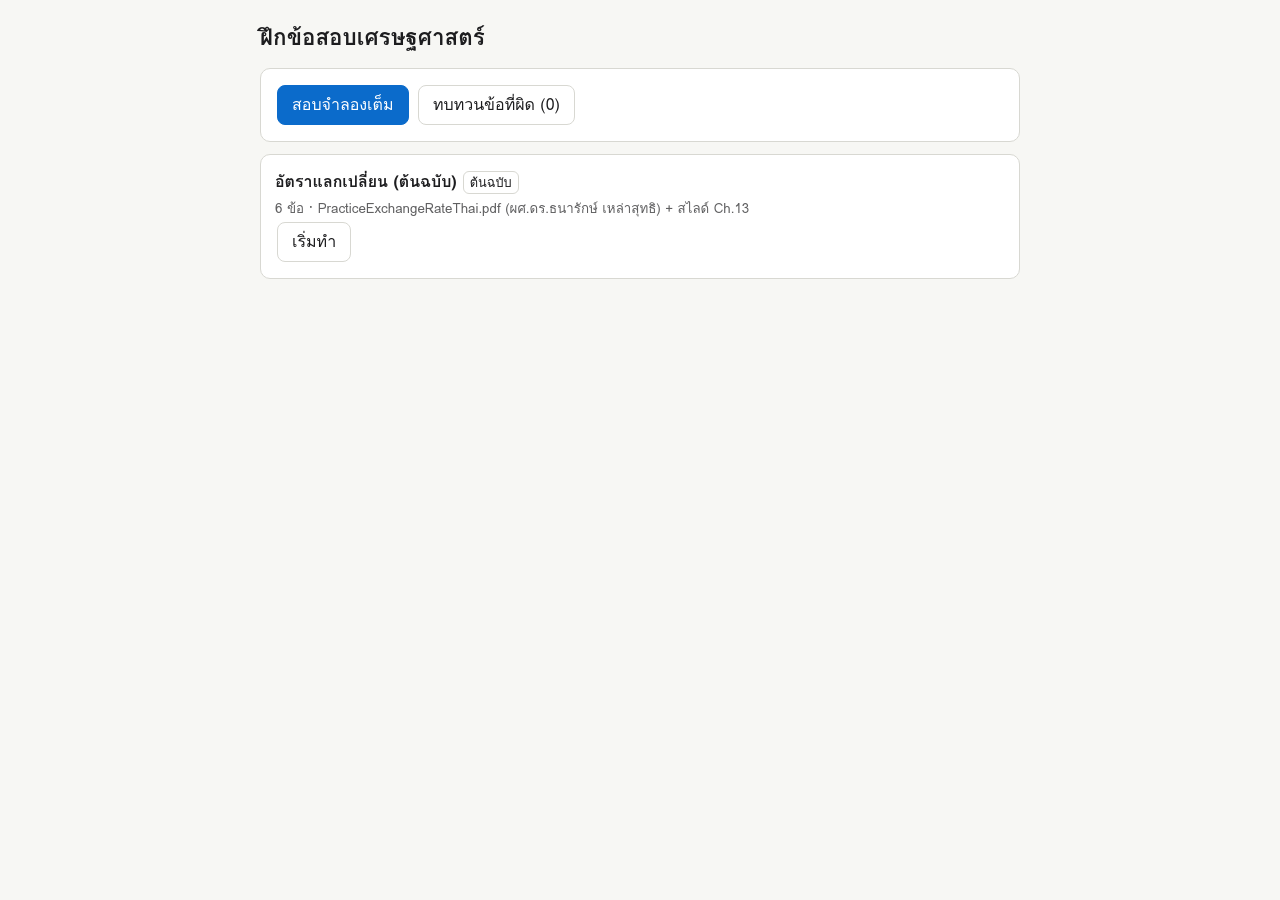
==== site/index.html @ 2e7a92e3 "Add exam practice site with exchange-rate set Co-Authored-By: Claude Sonnet 5.5 <noreply@anthropic.c" ====
<!doctype html>
<html lang="th">
<head>
<meta charset="utf-8">
<meta name="viewport" content="width=device-width,initial-scale=1">
<title>ฝึกข้อสอบเศรษฐศาสตร์</title>
<style>
:root{--bg:#f7f7f4;--fg:#1d1d1f;--card:#fff;--line:#d8d8d2;--acc:#0b6bcb;--ok:#18794e;--no:#c0362c}
@media(prefers-color-scheme:dark){:root{--bg:#17181a;--fg:#ececec;--card:#222427;--line:#3a3d41;--acc:#5aa9ff;--ok:#4cc38a;--no:#ff7b72}}
body{margin:0;background:var(--bg);color:var(--fg);font:16px/1.6 "Noto Sans Thai","Sarabun","Loma",system-ui,sans-serif}
main{max-width:760px;margin:0 auto;padding:16px}
h1{font-size:1.4rem;margin:.2em 0}
.card{background:var(--card);border:1px solid var(--line);border-radius:10px;padding:14px;margin:12px 0}
button{font:inherit;padding:6px 14px;border:1px solid var(--line);border-radius:8px;background:var(--card);color:var(--fg);cursor:pointer;margin:2px}
button.p{background:var(--acc);color:#fff;border-color:var(--acc)}
.tag{font-size:.8rem;border:1px solid var(--line);border-radius:6px;padding:0 6px;margin-left:6px}
.q{white-space:pre-line}.a{white-space:pre-line;border-left:3px solid var(--acc);padding-left:10px;margin-top:8px}
.ok{color:var(--ok)}.no{color:var(--no)}small{opacity:.7}
svg{max-width:320px;width:100%;display:block;margin:8px 0}
input[type=text]{font:inherit;padding:4px 8px;width:9em}
</style>
</head>
<body><main id="app"></main>
<script src="config.js"></script>
<script src="sets/exchange-rate.js"></script>
<script>
const $ = document.getElementById('app'), C = window.CONFIG, SETS = window.SETS;
const mem = {};
const store = {
  get(k, d) { try { return JSON.parse(localStorage.getItem(k)) ?? d; } catch { return mem[k] ?? d; } },
  set(k, v) { try { localStorage.setItem(k, JSON.stringify(v)); } catch { mem[k] = v; } },
};
const shuffle = a => a.map(x => [Math.random(), x]).sort((x, y) => x[0] - y[0]).map(x => x[1]);
const key = i => i.set.id + ':' + i.q.id;
let items = [], mode = 'practice', timer = 0, submitted = false, score = {};

// กราฟตลาดเงินตรา: s = S+|S-|D+|D- (เส้นอุปทาน/อุปสงค์เลื่อนขวา/ซ้าย)
function fxGraph(s) {
  const dx = s[1] === '+' ? 40 : -40, sup = s[0] === 'S';
  const L = (x1, y1, x2, y2, c, d) => `<line x1="${x1}" y1="${y1}" x2="${x2}" y2="${y2}" stroke="${c}" stroke-width="2" ${d ? 'stroke-dasharray="5"' : ''}/>`;
  const S = o => L(50 + o, 180, 250 + o, 40, '#c0362c', o), D = o => L(50 + o, 40, 250 + o, 180, '#0b6bcb', o);
  const x2 = 150 + dx / 2, y2 = sup ? 110 + dx * .35 : 110 - dx * .35, t = (x, y, v, c) => `<text x="${x}" y="${y}" fill="${c || 'currentColor'}" font-size="12">${v}</text>`;
  return `<svg viewBox="0 0 300 230" aria-label="กราฟตลาดเงินตรา">${L(50, 20, 50, 200, 'gray') + L(50, 200, 290, 200, 'gray')}
  ${S(0)}${D(0)}${sup ? S(dx) : D(dx)}<circle cx="150" cy="110" r="3"/><circle cx="${x2}" cy="${y2}" r="3"/>
  ${t(54, 14, 'e (เงินตราตปท. ต่อเงินในประเทศ)')}${t(160, 218, 'ปริมาณเงินในประเทศ')}${t(150 + 5, 106, 'E₁')}${t(x2 + 5, y2 - 5, 'E₂')}
  ${t(252, 40, 'S', '#c0362c')}${t(252, 182, 'D', '#0b6bcb')}${t(sup ? 252 + dx : 252 + (dx > 0 ? dx : 0), sup ? 40 : 182, sup ? "S′" : "D′", sup ? '#c0362c' : '#0b6bcb')}</svg>`;
}
const graph = g => g ? { fx: fxGraph }[g.type](g.shift) : '';

function home() {
  mode = 'practice'; clearInterval(timer);
  const wrong = store.get('wrong', []);
  $.innerHTML = `<h1>ฝึกข้อสอบเศรษฐศาสตร์</h1>
  <div class="card"><button class="p" data-act="mock">สอบจำลองเต็ม</button>
  <button data-act="review">ทบทวนข้อที่ผิด (${wrong.length})</button></div>
  ${SETS.map(s => `<div class="card"><b>${s.title}</b><span class="tag">${s.kind === 'original' ? 'ต้นฉบับ' : 'ฝึกเพิ่ม'}</span>
  <br><small>${s.questions.length} ข้อ · ${s.source}</small><br><button data-act="set" data-id="${s.id}">เริ่มทำ</button></div>`).join('')}`;
}

function start(m, list, minutes) {
  mode = m; items = list; submitted = false; score = {};
  render();
  if (m === 'mock') {
    let left = minutes * 60; const el = () => document.getElementById('timer'); el().textContent = minutes + ':00';
    timer = setInterval(() => { left--; if (el()) el().textContent = Math.floor(left / 60) + ':' + String(left % 60).padStart(2, '0'); if (left <= 0) submit(); }, 1000);
  }
}

function mock() {
  const mcq = shuffle(SETS.filter(s => s.exam).flatMap(s => s.questions.filter(q => q.type === 'mcq').map(q => ({ set: s, q })))).slice(0, C.mcqCount);
  const written = Object.entries(C.writtenByTopic).flatMap(([t, n]) => shuffle(SETS.filter(s => s.exam && s.topic === t).flatMap(s => s.questions.filter(q => q.type === 'written').map(q => ({ set: s, q })))).slice(0, n));
  const extra = shuffle(SETS.filter(s => s.exam).flatMap(s => s.questions.filter(q => q.type === 'calc').map(q => ({ set: s, q }))));
  start('mock', [...mcq, ...extra, ...written], C.minutes);
}

function card(it, n) {
  const { q } = it, k = key(it);
  const input = q.type === 'mcq' ? q.choices.map((c, i) => `<label><input type="radio" name="r${n}" value="${i}"> ${c}</label>`).join('<br>')
    : q.type === 'calc' ? `<input type="text" id="t${n}" inputmode="decimal" placeholder="คำตอบ">` : '';
  const btn = mode === 'mock' ? '' : q.type === 'written' ? `<button data-act="show" data-n="${n}">ดูเฉลย</button>` : `<button data-act="check" data-n="${n}">ตรวจ</button>`;
  return `<div class="card" id="c${n}"><small>${it.set.title} · ${q.ref || ''}</small>
  <div class="q">${n + 1}. ${q.q}</div>${input}<div>${btn}</div><div id="f${n}"></div></div>`;
}

function render() {
  $.innerHTML = `<button data-act="home">← กลับ</button>${mode === 'mock' ? ' <b id="timer"></b> <button class="p" data-act="submit">ส่งข้อสอบ</button>' : ''}
  <div id="score"></div>${items.map(card).join('')}`;
}

function reveal(n, ok) {
  const it = items[n], q = it.q, f = document.getElementById('f' + n);
  const mark = q.type === 'written' ? `<button data-act="self" data-n="${n}" data-v="1">ทำได้</button><button data-act="self" data-n="${n}" data-v="0">ทำไม่ได้</button>`
    : `<b class="${ok ? 'ok' : 'no'}">${ok ? 'ถูก' : 'ผิด'}</b>`;
  f.innerHTML = `${mark}${graph(q.graph)}<div class="a">${q.a}</div>`;
  if (q.type !== 'written') record(n, ok);
}

function record(n, ok) {
  const k = key(items[n]); score[k] = ok;
  const wrong = new Set(store.get('wrong', [])); ok ? wrong.delete(k) : wrong.add(k); store.set('wrong', [...wrong]);
  const v = Object.values(score);
  document.getElementById('score').innerHTML = `<small>ถูก ${v.filter(Boolean).length} / ทำแล้ว ${v.length} จาก ${items.length} ข้อ</small>`;
}

function answer(n) {
  const q = items[n].q, c = document.getElementById('c' + n);
  if (q.type === 'mcq') { const r = c.querySelector('input:checked'); return r ? +r.value === q.answer : null; }
  const v = parseFloat(document.getElementById('t' + n).value.replace(',', ''));
  return isNaN(v) ? null : Math.abs(v - q.answer) <= q.tol;
}

function submit() {
  if (submitted) return; submitted = true; clearInterval(timer);
  items.forEach((it, n) => { if (it.q.type === 'written') reveal(n); else reveal(n, answer(n) === true); });
}

document.addEventListener('click', e => {
  const b = e.target.closest('button'); if (!b) return;
  const { act, id, n, v } = b.dataset, N = +n;
  if (act === 'home') home();
  else if (act === 'set') start('practice', SETS.find(s => s.id === id).questions.map(q => ({ set: SETS.find(s => s.id === id), q })));
  else if (act === 'mock') mock();
  else if (act === 'review') { const w = new Set(store.get('wrong', [])); start('review', SETS.flatMap(s => s.questions.map(q => ({ set: s, q }))).filter(i => w.has(key(i)))); }
  else if (act === 'check') { const ok = answer(N); if (ok === null) return alert('ยังไม่ได้ตอบ'); reveal(N, ok); }
  else if (act === 'show') reveal(N);
  else if (act === 'self') { record(N, v === '1'); b.parentElement.querySelectorAll('button').forEach(x => x.disabled = true); }
  else if (act === 'submit') submit();
});
home();
</script>
</body>
</html>
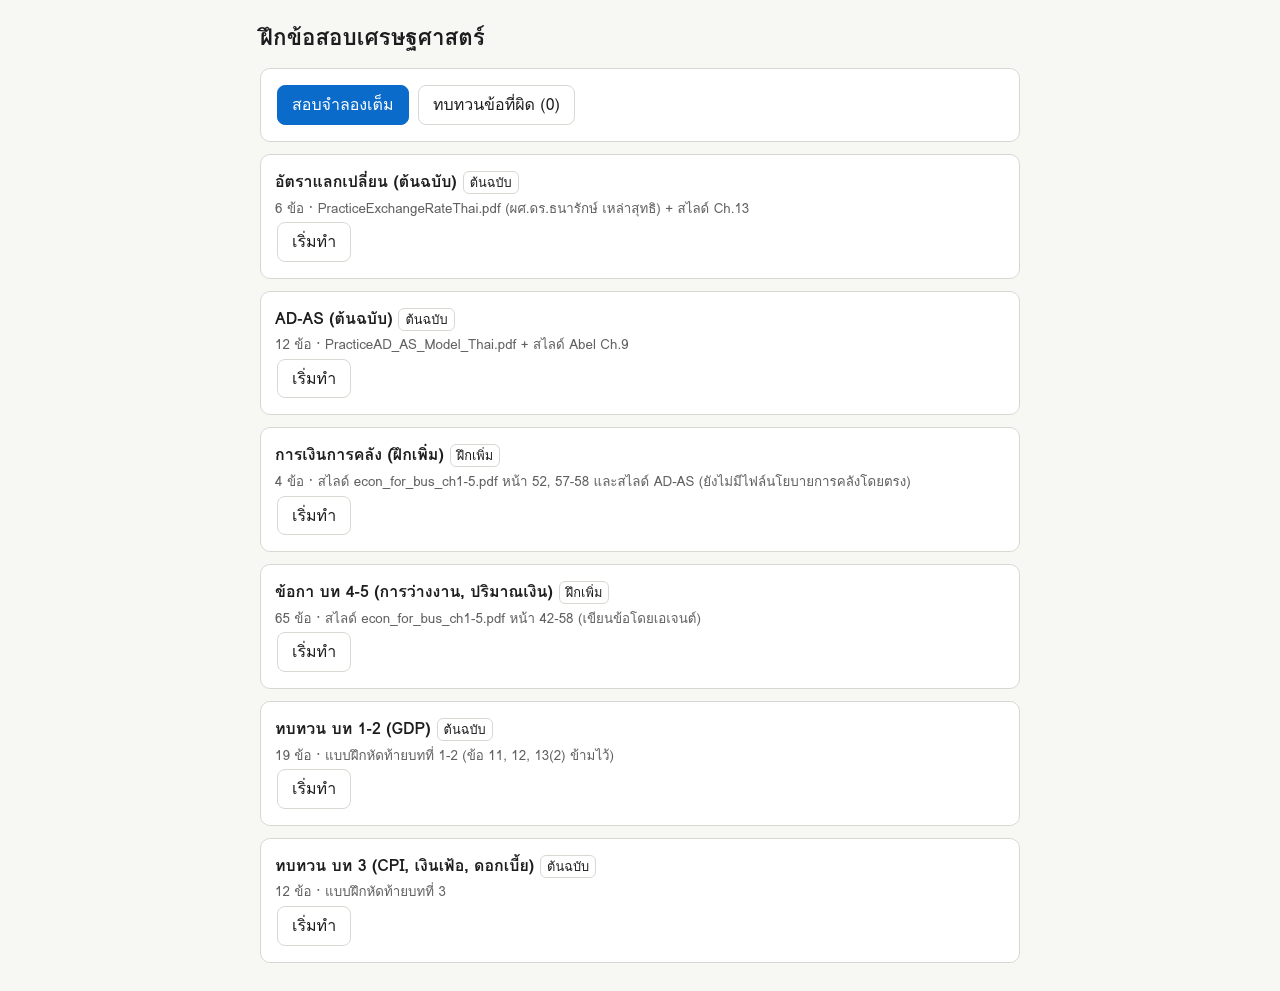
==== commit d1a169a8: "Add all question sets, AD-AS graphs, single-file bundle Co-Authored-By: Claude Sonnet 5.5 <noreply@a" ====
--- a/site/index.html
+++ b/site/index.html
@@ -23,6 +23,11 @@
 <body><main id="app"></main>
 <script src="config.js"></script>
 <script src="sets/exchange-rate.js"></script>
+<script src="sets/ad-as.js"></script>
+<script src="sets/fiscal-monetary.js"></script>
+<script src="sets/ch4-5-mcq.js"></script>
+<script src="sets/ch12-review.js"></script>
+<script src="sets/ch3-review.js"></script>
 <script>
 const $ = document.getElementById('app'), C = window.CONFIG, SETS = window.SETS;
 const mem = {};
@@ -45,7 +50,18 @@
   ${t(54, 14, 'e (เงินตราตปท. ต่อเงินในประเทศ)')}${t(160, 218, 'ปริมาณเงินในประเทศ')}${t(150 + 5, 106, 'E₁')}${t(x2 + 5, y2 - 5, 'E₂')}
   ${t(252, 40, 'S', '#c0362c')}${t(252, 182, 'D', '#0b6bcb')}${t(sup ? 252 + dx : 252 + (dx > 0 ? dx : 0), sup ? 40 : 182, sup ? "S′" : "D′", sup ? '#c0362c' : '#0b6bcb')}</svg>`;
 }
-const graph = g => g ? { fx: fxGraph }[g.type](g.shift) : '';
+// กราฟ AD-AS: ad / lras = ระยะเลื่อนของ AD / LRAS (บวก=ขวา) ตามสไลด์: SRAS แนวนอน, LRAS แนวตั้ง
+function adasGraph({ ad = 0, lras = 0 }) {
+  const L = (x1, y1, x2, y2, c, d) => `<line x1="${x1}" y1="${y1}" x2="${x2}" y2="${y2}" stroke="${c}" stroke-width="2" ${d ? 'stroke-dasharray="5"' : ''}/>`;
+  const t = (x, y, v, c) => `<text x="${x}" y="${y}" fill="${c || 'currentColor'}" font-size="12">${v}</text>`, dot = (x, y, v) => `<circle cx="${x}" cy="${y}" r="3"/>` + t(x + 5, y - 5, v);
+  const A = o => L(60 + o, 40, 240 + o, 180, '#0b6bcb', o), eq = lras ? [150 + lras, 110 + .7 * (lras - ad)] : [150, 110 - .7 * ad];
+  const sras = y => L(60, y, 270, y, '#c0362c', y !== 110);
+  return `<svg viewBox="0 0 300 230" aria-label="กราฟ AD-AS">${L(50, 20, 50, 200, 'gray') + L(50, 200, 290, 200, 'gray')}
+  ${A(0)}${ad ? A(ad) : ''}${L(150, 30, 150, 200, '#18794e')}${lras ? L(150 + lras, 30, 150 + lras, 200, '#18794e', 1) : ''}${sras(110)}${lras || ad ? sras(Math.round(eq[1])) : ''}
+  ${t(54, 14, 'P (ระดับราคา)')}${t(180, 218, 'Y (ผลผลิตจริง)')}${t(236, 176, 'AD', '#0b6bcb')}${ad ? t(236 + ad, 176, 'AD′', '#0b6bcb') : ''}${t(152, 28, 'LRAS', '#18794e')}${lras ? t(152 + lras, 28, 'LRAS′', '#18794e') : ''}${t(250, 106, 'SRAS', '#c0362c')}
+  ${dot(150, 110, 'E₁')}${!lras && ad ? dot(150 + ad, 110, 'E₂') : ''}${dot(Math.round(eq[0]), Math.round(eq[1]), lras ? 'E₂' : 'E₃')}</svg>`;
+}
+const graph = g => g ? g.type === 'fx' ? fxGraph(g.shift) : adasGraph(g) : '';
 
 function home() {
   mode = 'practice'; clearInterval(timer);
@@ -67,8 +83,8 @@
 }
 
 function mock() {
-  const mcq = shuffle(SETS.filter(s => s.exam).flatMap(s => s.questions.filter(q => q.type === 'mcq').map(q => ({ set: s, q })))).slice(0, C.mcqCount);
-  const written = Object.entries(C.writtenByTopic).flatMap(([t, n]) => shuffle(SETS.filter(s => s.exam && s.topic === t).flatMap(s => s.questions.filter(q => q.type === 'written').map(q => ({ set: s, q })))).slice(0, n));
+  const mcq = shuffle(SETS.filter(s => s.mcqPool).flatMap(s => s.questions.filter(q => q.type === 'mcq').map(q => ({ set: s, q })))).slice(0, C.mcqCount);
+  const written = Object.entries(C.writtenByTopic).flatMap(([t, n]) => shuffle(SETS.filter(s => s.exam).flatMap(s => s.questions.filter(q => q.type === 'written' && (q.topic || s.topic) === t).map(q => ({ set: s, q })))).slice(0, n));
   const extra = shuffle(SETS.filter(s => s.exam).flatMap(s => s.questions.filter(q => q.type === 'calc').map(q => ({ set: s, q }))));
   start('mock', [...mcq, ...extra, ...written], C.minutes);
 }
@@ -78,7 +94,7 @@
   const input = q.type === 'mcq' ? q.choices.map((c, i) => `<label><input type="radio" name="r${n}" value="${i}"> ${c}</label>`).join('<br>')
     : q.type === 'calc' ? `<input type="text" id="t${n}" inputmode="decimal" placeholder="คำตอบ">` : '';
   const btn = mode === 'mock' ? '' : q.type === 'written' ? `<button data-act="show" data-n="${n}">ดูเฉลย</button>` : `<button data-act="check" data-n="${n}">ตรวจ</button>`;
-  return `<div class="card" id="c${n}"><small>${it.set.title} · ${q.ref || ''}</small>
+  return `<div class="card" id="c${n}"><small>${it.set.title} · ${q.ref || ''}</small>${q.note ? `<span class="tag" title="${q.note}">ตรวจเพิ่ม: ${q.note}</span>` : ''}
   <div class="q">${n + 1}. ${q.q}</div>${input}<div>${btn}</div><div id="f${n}"></div></div>`;
 }
 
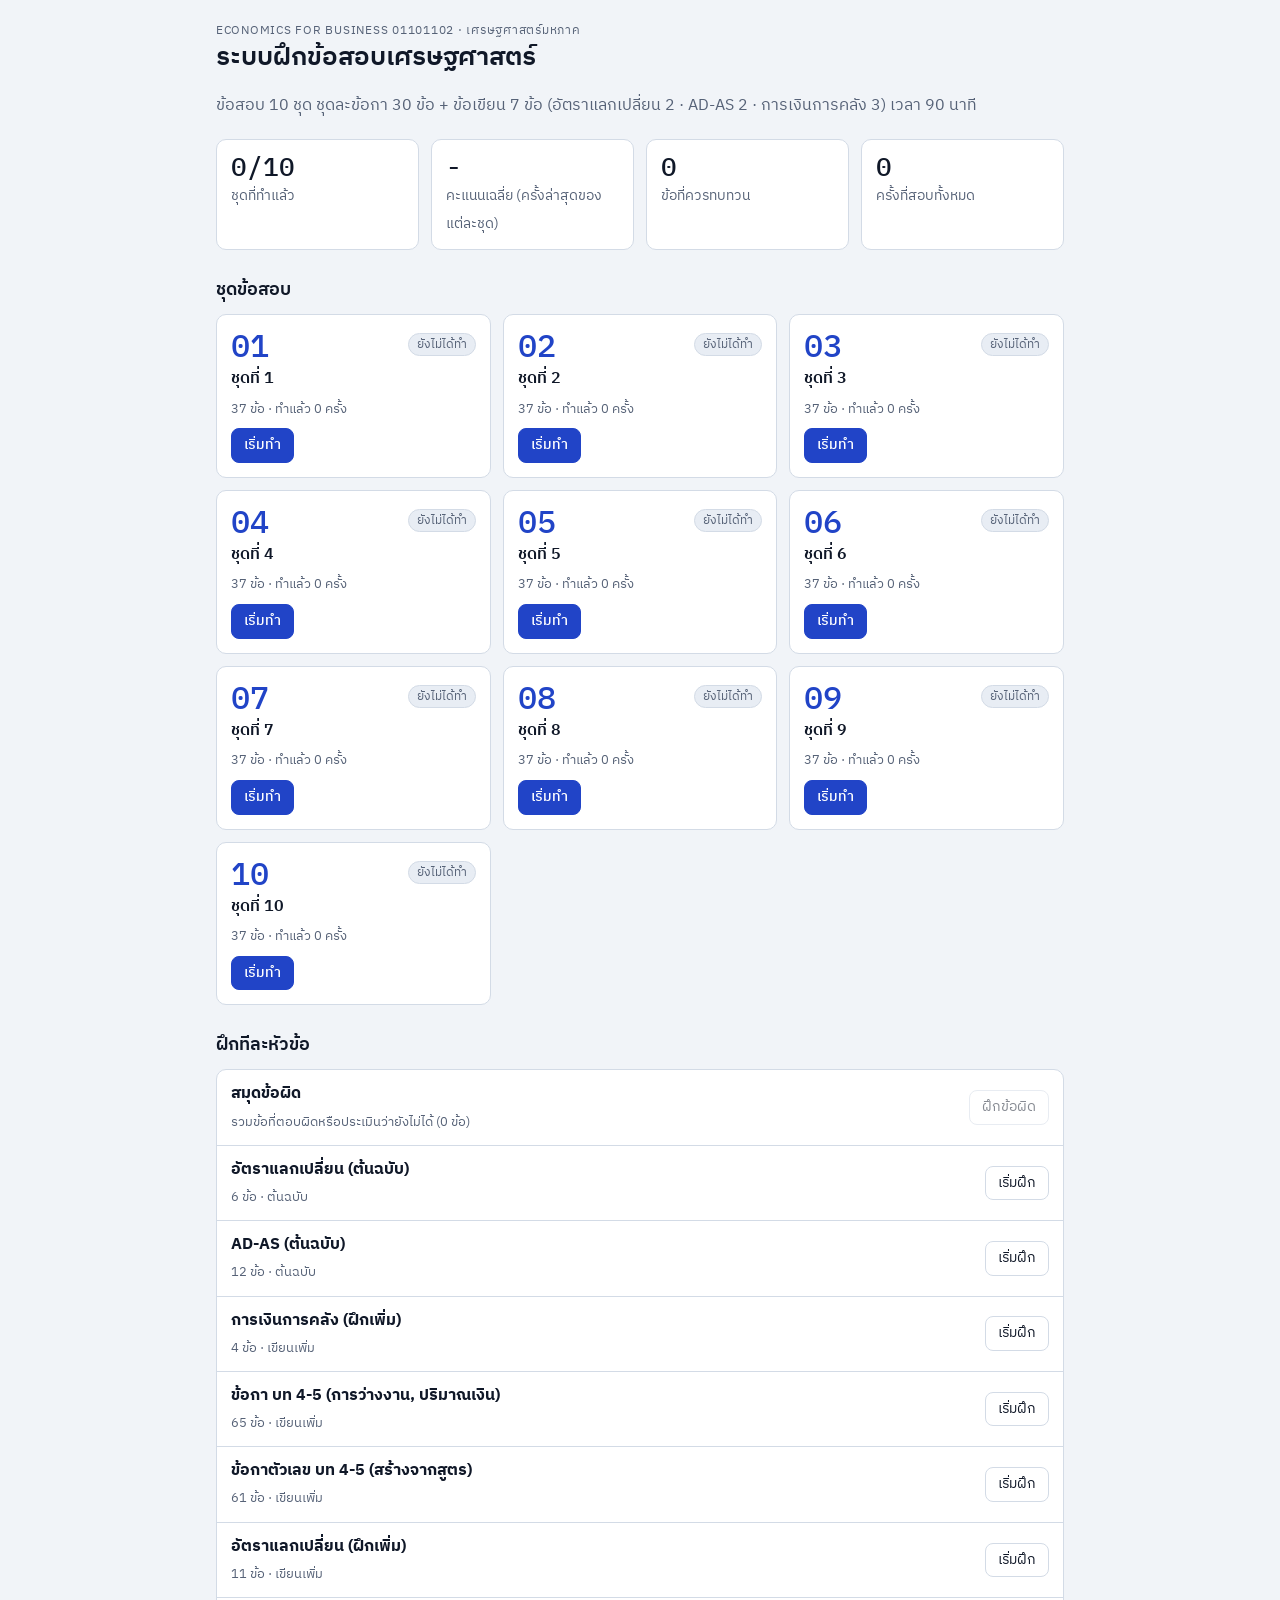
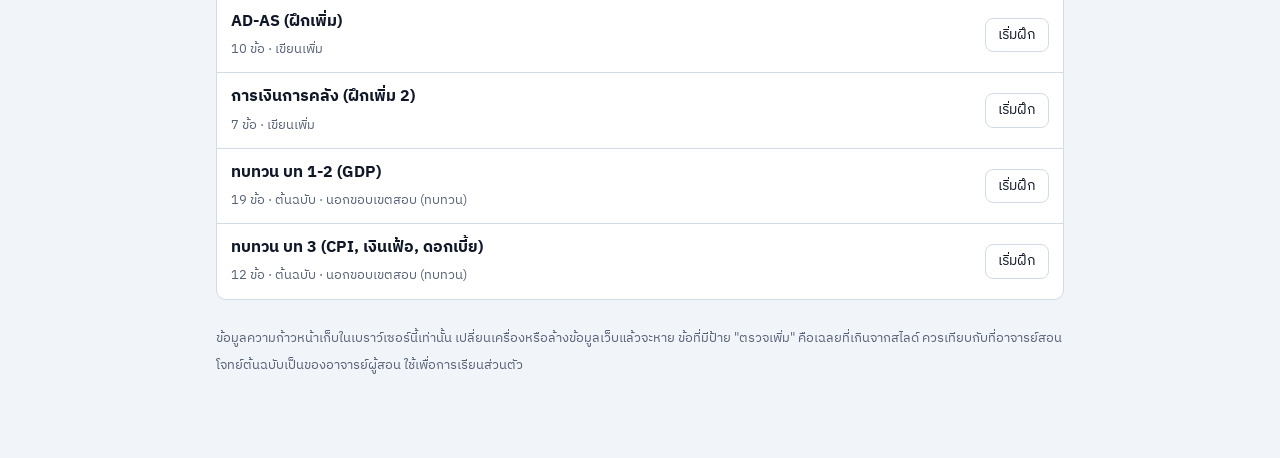
==== commit 4fa36abb: "Exam study system: 10 timed papers, results, review notebook, artifact build Co-Authored-By: Claude " ====
--- a/site/index.html
+++ b/site/index.html
@@ -2,147 +2,24 @@
 <html lang="th">
 <head>
 <meta charset="utf-8">
-<meta name="viewport" content="width=device-width,initial-scale=1">
-<title>ฝึกข้อสอบเศรษฐศาสตร์</title>
-<style>
-:root{--bg:#f7f7f4;--fg:#1d1d1f;--card:#fff;--line:#d8d8d2;--acc:#0b6bcb;--ok:#18794e;--no:#c0362c}
-@media(prefers-color-scheme:dark){:root{--bg:#17181a;--fg:#ececec;--card:#222427;--line:#3a3d41;--acc:#5aa9ff;--ok:#4cc38a;--no:#ff7b72}}
-body{margin:0;background:var(--bg);color:var(--fg);font:16px/1.6 "Noto Sans Thai","Sarabun","Loma",system-ui,sans-serif}
-main{max-width:760px;margin:0 auto;padding:16px}
-h1{font-size:1.4rem;margin:.2em 0}
-.card{background:var(--card);border:1px solid var(--line);border-radius:10px;padding:14px;margin:12px 0}
-button{font:inherit;padding:6px 14px;border:1px solid var(--line);border-radius:8px;background:var(--card);color:var(--fg);cursor:pointer;margin:2px}
-button.p{background:var(--acc);color:#fff;border-color:var(--acc)}
-.tag{font-size:.8rem;border:1px solid var(--line);border-radius:6px;padding:0 6px;margin-left:6px}
-.q{white-space:pre-line}.a{white-space:pre-line;border-left:3px solid var(--acc);padding-left:10px;margin-top:8px}
-.ok{color:var(--ok)}.no{color:var(--no)}small{opacity:.7}
-svg{max-width:320px;width:100%;display:block;margin:8px 0}
-input[type=text]{font:inherit;padding:4px 8px;width:9em}
-</style>
+<meta name="viewport" content="width=device-width,initial-scale=1,viewport-fit=cover">
+<title>ระบบฝึกข้อสอบเศรษฐศาสตร์</title>
+<link rel="stylesheet" href="https://fonts.googleapis.com/css2?family=IBM+Plex+Mono:wght@500&family=IBM+Plex+Sans+Thai:wght@400;500;600&display=swap">
+<link rel="stylesheet" href="app.css">
 </head>
-<body><main id="app"></main>
+<body>
+<div class="wrap" id="app"></div>
 <script src="config.js"></script>
 <script src="sets/exchange-rate.js"></script>
 <script src="sets/ad-as.js"></script>
 <script src="sets/fiscal-monetary.js"></script>
 <script src="sets/ch4-5-mcq.js"></script>
+<script src="sets/gen-mcq.js"></script>
+<script src="sets/gen-written.js"></script>
 <script src="sets/ch12-review.js"></script>
 <script src="sets/ch3-review.js"></script>
-<script>
-const $ = document.getElementById('app'), C = window.CONFIG, SETS = window.SETS;
-const mem = {};
-const store = {
-  get(k, d) { try { return JSON.parse(localStorage.getItem(k)) ?? d; } catch { return mem[k] ?? d; } },
-  set(k, v) { try { localStorage.setItem(k, JSON.stringify(v)); } catch { mem[k] = v; } },
-};
-const shuffle = a => a.map(x => [Math.random(), x]).sort((x, y) => x[0] - y[0]).map(x => x[1]);
-const key = i => i.set.id + ':' + i.q.id;
-let items = [], mode = 'practice', timer = 0, submitted = false, score = {};
-
-// กราฟตลาดเงินตรา: s = S+|S-|D+|D- (เส้นอุปทาน/อุปสงค์เลื่อนขวา/ซ้าย)
-function fxGraph(s) {
-  const dx = s[1] === '+' ? 40 : -40, sup = s[0] === 'S';
-  const L = (x1, y1, x2, y2, c, d) => `<line x1="${x1}" y1="${y1}" x2="${x2}" y2="${y2}" stroke="${c}" stroke-width="2" ${d ? 'stroke-dasharray="5"' : ''}/>`;
-  const S = o => L(50 + o, 180, 250 + o, 40, '#c0362c', o), D = o => L(50 + o, 40, 250 + o, 180, '#0b6bcb', o);
-  const x2 = 150 + dx / 2, y2 = sup ? 110 + dx * .35 : 110 - dx * .35, t = (x, y, v, c) => `<text x="${x}" y="${y}" fill="${c || 'currentColor'}" font-size="12">${v}</text>`;
-  return `<svg viewBox="0 0 300 230" aria-label="กราฟตลาดเงินตรา">${L(50, 20, 50, 200, 'gray') + L(50, 200, 290, 200, 'gray')}
-  ${S(0)}${D(0)}${sup ? S(dx) : D(dx)}<circle cx="150" cy="110" r="3"/><circle cx="${x2}" cy="${y2}" r="3"/>
-  ${t(54, 14, 'e (เงินตราตปท. ต่อเงินในประเทศ)')}${t(160, 218, 'ปริมาณเงินในประเทศ')}${t(150 + 5, 106, 'E₁')}${t(x2 + 5, y2 - 5, 'E₂')}
-  ${t(252, 40, 'S', '#c0362c')}${t(252, 182, 'D', '#0b6bcb')}${t(sup ? 252 + dx : 252 + (dx > 0 ? dx : 0), sup ? 40 : 182, sup ? "S′" : "D′", sup ? '#c0362c' : '#0b6bcb')}</svg>`;
-}
-// กราฟ AD-AS: ad / lras = ระยะเลื่อนของ AD / LRAS (บวก=ขวา) ตามสไลด์: SRAS แนวนอน, LRAS แนวตั้ง
-function adasGraph({ ad = 0, lras = 0 }) {
-  const L = (x1, y1, x2, y2, c, d) => `<line x1="${x1}" y1="${y1}" x2="${x2}" y2="${y2}" stroke="${c}" stroke-width="2" ${d ? 'stroke-dasharray="5"' : ''}/>`;
-  const t = (x, y, v, c) => `<text x="${x}" y="${y}" fill="${c || 'currentColor'}" font-size="12">${v}</text>`, dot = (x, y, v) => `<circle cx="${x}" cy="${y}" r="3"/>` + t(x + 5, y - 5, v);
-  const A = o => L(60 + o, 40, 240 + o, 180, '#0b6bcb', o), eq = lras ? [150 + lras, 110 + .7 * (lras - ad)] : [150, 110 - .7 * ad];
-  const sras = y => L(60, y, 270, y, '#c0362c', y !== 110);
-  return `<svg viewBox="0 0 300 230" aria-label="กราฟ AD-AS">${L(50, 20, 50, 200, 'gray') + L(50, 200, 290, 200, 'gray')}
-  ${A(0)}${ad ? A(ad) : ''}${L(150, 30, 150, 200, '#18794e')}${lras ? L(150 + lras, 30, 150 + lras, 200, '#18794e', 1) : ''}${sras(110)}${lras || ad ? sras(Math.round(eq[1])) : ''}
-  ${t(54, 14, 'P (ระดับราคา)')}${t(180, 218, 'Y (ผลผลิตจริง)')}${t(236, 176, 'AD', '#0b6bcb')}${ad ? t(236 + ad, 176, 'AD′', '#0b6bcb') : ''}${t(152, 28, 'LRAS', '#18794e')}${lras ? t(152 + lras, 28, 'LRAS′', '#18794e') : ''}${t(250, 106, 'SRAS', '#c0362c')}
-  ${dot(150, 110, 'E₁')}${!lras && ad ? dot(150 + ad, 110, 'E₂') : ''}${dot(Math.round(eq[0]), Math.round(eq[1]), lras ? 'E₂' : 'E₃')}</svg>`;
-}
-const graph = g => g ? g.type === 'fx' ? fxGraph(g.shift) : adasGraph(g) : '';
-
-function home() {
-  mode = 'practice'; clearInterval(timer);
-  const wrong = store.get('wrong', []);
-  $.innerHTML = `<h1>ฝึกข้อสอบเศรษฐศาสตร์</h1>
-  <div class="card"><button class="p" data-act="mock">สอบจำลองเต็ม</button>
-  <button data-act="review">ทบทวนข้อที่ผิด (${wrong.length})</button></div>
-  ${SETS.map(s => `<div class="card"><b>${s.title}</b><span class="tag">${s.kind === 'original' ? 'ต้นฉบับ' : 'ฝึกเพิ่ม'}</span>
-  <br><small>${s.questions.length} ข้อ · ${s.source}</small><br><button data-act="set" data-id="${s.id}">เริ่มทำ</button></div>`).join('')}`;
-}
-
-function start(m, list, minutes) {
-  mode = m; items = list; submitted = false; score = {};
-  render();
-  if (m === 'mock') {
-    let left = minutes * 60; const el = () => document.getElementById('timer'); el().textContent = minutes + ':00';
-    timer = setInterval(() => { left--; if (el()) el().textContent = Math.floor(left / 60) + ':' + String(left % 60).padStart(2, '0'); if (left <= 0) submit(); }, 1000);
-  }
-}
-
-function mock() {
-  const mcq = shuffle(SETS.filter(s => s.mcqPool).flatMap(s => s.questions.filter(q => q.type === 'mcq').map(q => ({ set: s, q })))).slice(0, C.mcqCount);
-  const written = Object.entries(C.writtenByTopic).flatMap(([t, n]) => shuffle(SETS.filter(s => s.exam).flatMap(s => s.questions.filter(q => q.type === 'written' && (q.topic || s.topic) === t).map(q => ({ set: s, q })))).slice(0, n));
-  const extra = shuffle(SETS.filter(s => s.exam).flatMap(s => s.questions.filter(q => q.type === 'calc').map(q => ({ set: s, q }))));
-  start('mock', [...mcq, ...extra, ...written], C.minutes);
-}
-
-function card(it, n) {
-  const { q } = it, k = key(it);
-  const input = q.type === 'mcq' ? q.choices.map((c, i) => `<label><input type="radio" name="r${n}" value="${i}"> ${c}</label>`).join('<br>')
-    : q.type === 'calc' ? `<input type="text" id="t${n}" inputmode="decimal" placeholder="คำตอบ">` : '';
-  const btn = mode === 'mock' ? '' : q.type === 'written' ? `<button data-act="show" data-n="${n}">ดูเฉลย</button>` : `<button data-act="check" data-n="${n}">ตรวจ</button>`;
-  return `<div class="card" id="c${n}"><small>${it.set.title} · ${q.ref || ''}</small>${q.note ? `<span class="tag" title="${q.note}">ตรวจเพิ่ม: ${q.note}</span>` : ''}
-  <div class="q">${n + 1}. ${q.q}</div>${input}<div>${btn}</div><div id="f${n}"></div></div>`;
-}
-
-function render() {
-  $.innerHTML = `<button data-act="home">← กลับ</button>${mode === 'mock' ? ' <b id="timer"></b> <button class="p" data-act="submit">ส่งข้อสอบ</button>' : ''}
-  <div id="score"></div>${items.map(card).join('')}`;
-}
-
-function reveal(n, ok) {
-  const it = items[n], q = it.q, f = document.getElementById('f' + n);
-  const mark = q.type === 'written' ? `<button data-act="self" data-n="${n}" data-v="1">ทำได้</button><button data-act="self" data-n="${n}" data-v="0">ทำไม่ได้</button>`
-    : `<b class="${ok ? 'ok' : 'no'}">${ok ? 'ถูก' : 'ผิด'}</b>`;
-  f.innerHTML = `${mark}${graph(q.graph)}<div class="a">${q.a}</div>`;
-  if (q.type !== 'written') record(n, ok);
-}
-
-function record(n, ok) {
-  const k = key(items[n]); score[k] = ok;
-  const wrong = new Set(store.get('wrong', [])); ok ? wrong.delete(k) : wrong.add(k); store.set('wrong', [...wrong]);
-  const v = Object.values(score);
-  document.getElementById('score').innerHTML = `<small>ถูก ${v.filter(Boolean).length} / ทำแล้ว ${v.length} จาก ${items.length} ข้อ</small>`;
-}
-
-function answer(n) {
-  const q = items[n].q, c = document.getElementById('c' + n);
-  if (q.type === 'mcq') { const r = c.querySelector('input:checked'); return r ? +r.value === q.answer : null; }
-  const v = parseFloat(document.getElementById('t' + n).value.replace(',', ''));
-  return isNaN(v) ? null : Math.abs(v - q.answer) <= q.tol;
-}
-
-function submit() {
-  if (submitted) return; submitted = true; clearInterval(timer);
-  items.forEach((it, n) => { if (it.q.type === 'written') reveal(n); else reveal(n, answer(n) === true); });
-}
-
-document.addEventListener('click', e => {
-  const b = e.target.closest('button'); if (!b) return;
-  const { act, id, n, v } = b.dataset, N = +n;
-  if (act === 'home') home();
-  else if (act === 'set') start('practice', SETS.find(s => s.id === id).questions.map(q => ({ set: SETS.find(s => s.id === id), q })));
-  else if (act === 'mock') mock();
-  else if (act === 'review') { const w = new Set(store.get('wrong', [])); start('review', SETS.flatMap(s => s.questions.map(q => ({ set: s, q }))).filter(i => w.has(key(i)))); }
-  else if (act === 'check') { const ok = answer(N); if (ok === null) return alert('ยังไม่ได้ตอบ'); reveal(N, ok); }
-  else if (act === 'show') reveal(N);
-  else if (act === 'self') { record(N, v === '1'); b.parentElement.querySelectorAll('button').forEach(x => x.disabled = true); }
-  else if (act === 'submit') submit();
-});
-home();
-</script>
+<script src="papers.js"></script>
+<script src="graphs.js"></script>
+<script src="app.js"></script>
 </body>
 </html>
--- a/site/app.css
+++ b/site/app.css
@@ -0,0 +1,83 @@
+/* เค้าโครง: หนังสือข้อสอบแนวตั้ง คอลัมน์เดียว แถบสถานะติดบน ตัวเลขและเวลาใช้ฟอนต์ mono */
+:root{
+  --bg:#f1f4f8; --surface:#ffffff; --surface2:#e8edf4; --ink:#101828; --muted:#566277; --line:#d3dbe6;
+  --accent:#2144c7; --accent-ink:#ffffff; --accent-soft:#e1e8fb;
+  --ok:#14774b; --ok-soft:#dcf2e6; --warn:#855600; --warn-soft:#faecc8; --bad:#b3261e; --bad-soft:#fae1de;
+  --font-body:"IBM Plex Sans Thai","Noto Sans Thai","Sarabun","Loma",system-ui,sans-serif; --font-mono:"IBM Plex Mono",ui-monospace,"SFMono-Regular",Menlo,monospace;
+}
+@media (prefers-color-scheme:dark){:root:not([data-theme="light"]){
+  --bg:#0e131c; --surface:#161d2a; --surface2:#1f2838; --ink:#e7ebf3; --muted:#9aa6ba; --line:#2b3649;
+  --accent:#86a8ff; --accent-ink:#0b1226; --accent-soft:#1d2a4d;
+  --ok:#52c68e; --ok-soft:#14301f; --warn:#e7a948; --warn-soft:#352810; --bad:#ff8c82; --bad-soft:#3a1816; color-scheme:dark}}
+:root[data-theme="dark"]{
+  --bg:#0e131c; --surface:#161d2a; --surface2:#1f2838; --ink:#e7ebf3; --muted:#9aa6ba; --line:#2b3649;
+  --accent:#86a8ff; --accent-ink:#0b1226; --accent-soft:#1d2a4d;
+  --ok:#52c68e; --ok-soft:#14301f; --warn:#e7a948; --warn-soft:#352810; --bad:#ff8c82; --bad-soft:#3a1816; color-scheme:dark}
+*{box-sizing:border-box}
+body{background:var(--bg);color:var(--ink);font:16px/1.7 var(--font-body);margin:0}
+.wrap{max-width:880px;margin-inline:auto;padding-inline:16px;padding-block:20px 64px}
+h1,h2,h3{line-height:1.3;margin:0;text-wrap:balance}
+h1{font-size:1.65rem;font-weight:600} h2{font-size:1.15rem;font-weight:600;margin-block:28px 12px} h3{font-size:1rem;font-weight:600}
+small,.muted{color:var(--muted)} .mono{font-family:var(--font-mono);font-variant-numeric:tabular-nums}
+.eyebrow{font-size:.78rem;letter-spacing:.06em;text-transform:uppercase;color:var(--muted)}
+button{font:inherit;color:inherit;cursor:pointer}
+.btn{border:1px solid var(--line);background:var(--surface);border-radius:8px;padding:8px 16px;min-height:40px}
+.btn:hover{border-color:var(--accent)} .btn.primary{background:var(--accent);border-color:var(--accent);color:var(--accent-ink);font-weight:500}
+.btn.sm{padding:4px 12px;min-height:32px;font-size:.9rem} .btn[disabled]{opacity:.5;cursor:default}
+:focus-visible{outline:2px solid var(--accent);outline-offset:2px}
+.row{display:flex;flex-wrap:wrap;gap:8px;align-items:center}
+.head{display:flex;flex-wrap:wrap;gap:12px;align-items:end;justify-content:space-between}
+.stats{display:grid;grid-template-columns:repeat(auto-fit,minmax(150px,1fr));gap:12px;margin-block:20px}
+.stat{background:var(--surface);border:1px solid var(--line);border-radius:10px;padding:12px 14px}
+.stat b{display:block;font:500 1.6rem/1.2 var(--font-mono)} .stat span{font-size:.85rem;color:var(--muted)}
+.banner{background:var(--warn-soft);border:1px solid var(--warn);border-radius:10px;padding:12px 14px;display:flex;flex-wrap:wrap;gap:8px;align-items:center;justify-content:space-between;margin-block:16px}
+.papers{display:grid;grid-template-columns:repeat(auto-fill,minmax(240px,1fr));gap:12px}
+.paper{background:var(--surface);border:1px solid var(--line);border-radius:10px;padding:14px;display:flex;flex-direction:column;gap:8px;min-width:0}
+.paper .no{font:500 2rem/1 var(--font-mono);color:var(--accent)}
+.pill{display:inline-block;font-size:.78rem;padding:0 8px;border-radius:99px;border:1px solid var(--line);background:var(--surface2);color:var(--muted)}
+.pill.ok{background:var(--ok-soft);color:var(--ok);border-color:var(--ok)} .pill.bad{background:var(--bad-soft);color:var(--bad);border-color:var(--bad)} .pill.warn{background:var(--warn-soft);color:var(--warn);border-color:var(--warn)}
+.list{background:var(--surface);border:1px solid var(--line);border-radius:10px;overflow:hidden}
+.item{display:flex;flex-wrap:wrap;gap:8px;align-items:center;justify-content:space-between;padding:10px 14px;border-top:1px solid var(--line)} .item:first-child{border-top:0}
+.item>div{min-width:0}
+.bars{display:grid;gap:10px}
+.bar{display:grid;grid-template-columns:minmax(90px,170px) 1fr 64px;gap:10px;align-items:center;font-size:.92rem}
+.bar i{display:block;height:10px;background:var(--surface2);border-radius:99px;overflow:hidden} .bar i b{display:block;height:100%;background:var(--accent)}
+.bar i.low b{background:var(--bad)} .bar i.mid b{background:var(--warn)} .bar i.hi b{background:var(--ok)}
+.bar span{text-align:right}
+/* ข้อสอบ */
+.exambar{position:sticky;top:env(safe-area-inset-top,0px);z-index:5;background:var(--bg);border-bottom:1px solid var(--line);padding-block:10px;margin-bottom:12px}
+.exambar .row{justify-content:space-between}
+#timer{font:500 1.35rem/1 var(--font-mono)} #timer.low{color:var(--bad)}
+.nav:not([hidden]){display:grid}
+.nav{grid-template-columns:repeat(auto-fill,minmax(38px,1fr));gap:6px;margin-top:10px}
+.nv{min-height:36px;border:1px solid var(--line);background:var(--surface);border-radius:6px;font:500 .85rem var(--font-mono);padding:0}
+.nv.on{background:var(--accent-soft);border-color:var(--accent)} .nv.fl{box-shadow:inset 0 -3px 0 var(--warn)}
+.confirm{margin-top:10px;background:var(--surface);border:1px solid var(--accent);border-radius:10px;padding:12px 14px}
+.section{margin-block:24px 8px;display:flex;gap:8px;align-items:baseline;flex-wrap:wrap} .section h2{margin:0}
+.q{background:var(--surface);border:1px solid var(--line);border-radius:10px;padding:14px 16px;margin-block:12px;scroll-margin-top:84px}
+.q.ok{border-color:var(--ok)} .q.no{border-color:var(--bad)}
+.qhead{display:flex;flex-wrap:wrap;gap:8px;align-items:baseline;margin-bottom:6px}
+.qno{font:500 1rem var(--font-mono);color:var(--accent)}
+.qtext{white-space:pre-line;overflow-wrap:anywhere;margin-bottom:10px}
+.opts{display:grid;gap:8px}
+.opt{display:flex;gap:10px;align-items:flex-start;border:1px solid var(--line);border-radius:8px;padding:8px 12px;cursor:pointer;background:var(--bg)}
+.opt:has(input:checked){border-color:var(--accent);background:var(--accent-soft)}
+.opt.ok{border-color:var(--ok);background:var(--ok-soft)} .opt.no{border-color:var(--bad);background:var(--bad-soft)}
+.opt input{margin-top:6px;accent-color:var(--accent)} .opt span{min-width:0;overflow-wrap:anywhere}
+input.num,textarea{font:inherit;color:var(--ink);background:var(--bg);border:1px solid var(--line);border-radius:8px;padding:8px 12px;width:100%;max-width:100%}
+input.num{max-width:14rem;font-family:var(--font-mono)} textarea{resize:vertical;min-height:6.5rem}
+.sol{border-top:1px dashed var(--line);margin-top:12px;padding-top:12px}
+.soltxt{white-space:pre-line;overflow-wrap:anywhere;border-left:3px solid var(--accent);padding-left:12px}
+.note{font-size:.88rem;color:var(--warn);margin:8px 0 0}
+.yours{background:var(--surface2);border-radius:8px;padding:8px 12px;white-space:pre-line;overflow-wrap:anywhere;margin-bottom:10px;font-size:.95rem}
+.marks{display:flex;flex-wrap:wrap;gap:8px;align-items:center;margin-block:10px}
+.marks .btn.on{background:var(--accent);color:var(--accent-ink);border-color:var(--accent)}
+.score{display:grid;grid-template-columns:auto 1fr;gap:20px;align-items:center;background:var(--surface);border:1px solid var(--line);border-radius:12px;padding:18px 20px;margin-block:16px}
+.score .big{font:500 3.2rem/1 var(--font-mono)} .score .big small{font-size:1.1rem}
+.tabs{display:flex;flex-wrap:wrap;gap:8px;margin-block:12px}
+.tabs .btn.on{background:var(--accent-soft);border-color:var(--accent)}
+.graph{margin:10px 0;max-width:340px} .graph svg{width:100%;height:auto;display:block;overflow:visible}
+.graph .gax{stroke:var(--muted);stroke-width:1.5} .graph .gl-s{stroke:var(--bad);stroke-width:2} .graph .gl-d{stroke:var(--accent);stroke-width:2} .graph .gl-l{stroke:var(--ok);stroke-width:2}
+.graph .gt{fill:var(--ink);font:11px var(--font-body)} .graph .gt-s{fill:var(--bad)} .graph .gt-d{fill:var(--accent)} .graph .gt-l{fill:var(--ok)} .graph .gp{fill:var(--ink)}
+@media (max-width:520px){.score{grid-template-columns:1fr}.bar{grid-template-columns:1fr 56px}.bar i{grid-column:1/-1;grid-row:2}}
+@media (prefers-reduced-motion:reduce){*{scroll-behavior:auto!important}}
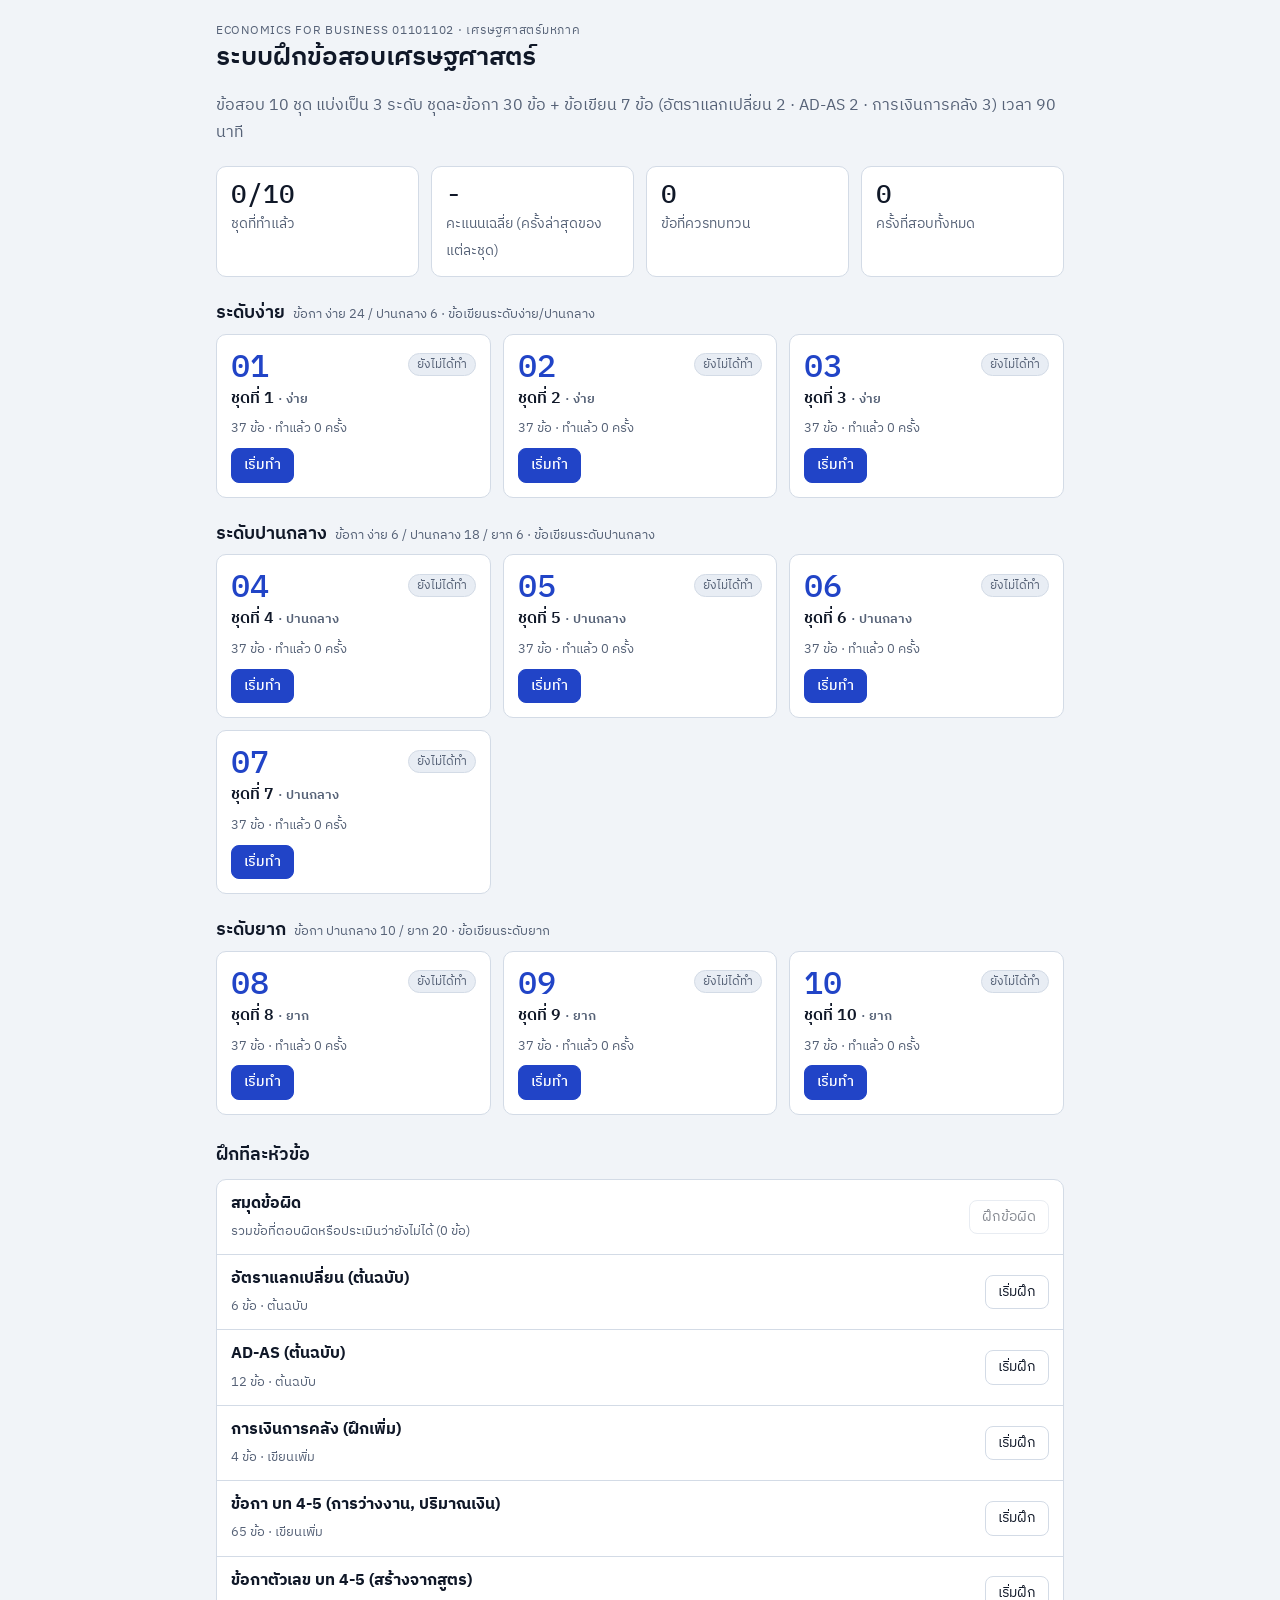
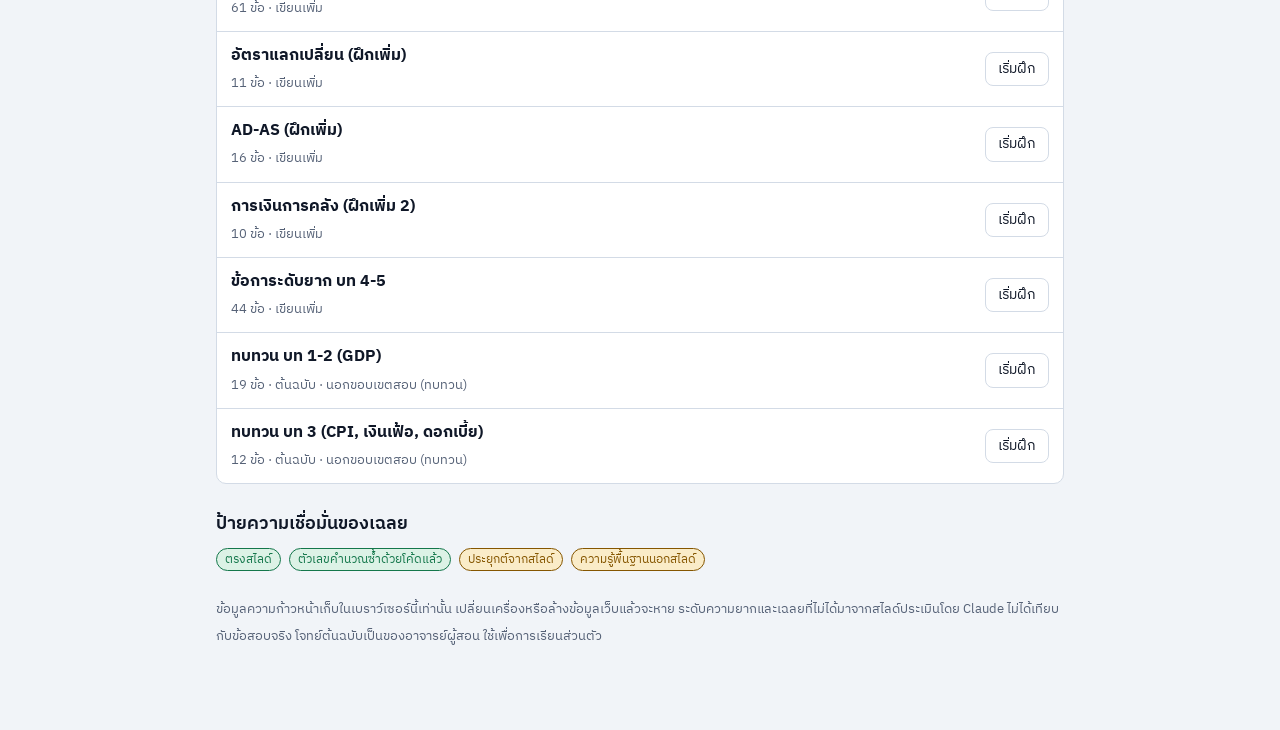
==== commit 586dd4ae: "Round 1: difficulty tiers, answer audit, confidence badges, shuffled options Co-Authored-By: Claude " ====
--- a/site/index.html
+++ b/site/index.html
@@ -16,8 +16,10 @@
 <script src="sets/ch4-5-mcq.js"></script>
 <script src="sets/gen-mcq.js"></script>
 <script src="sets/gen-written.js"></script>
+<script src="sets/hard-mcq.js"></script>
 <script src="sets/ch12-review.js"></script>
 <script src="sets/ch3-review.js"></script>
+<script src="levels.js"></script>
 <script src="papers.js"></script>
 <script src="graphs.js"></script>
 <script src="app.js"></script>
--- a/site/app.css
+++ b/site/app.css
@@ -81,3 +81,4 @@
 .graph .gt{fill:var(--ink);font:11px var(--font-body)} .graph .gt-s{fill:var(--bad)} .graph .gt-d{fill:var(--accent)} .graph .gt-l{fill:var(--ok)} .graph .gp{fill:var(--ink)}
 @media (max-width:520px){.score{grid-template-columns:1fr}.bar{grid-template-columns:1fr 56px}.bar i{grid-column:1/-1;grid-row:2}}
 @media (prefers-reduced-motion:reduce){*{scroll-behavior:auto!important}}
+.conf{margin-bottom:8px} #suslist{font:.85rem/1.6 var(--font-mono)}
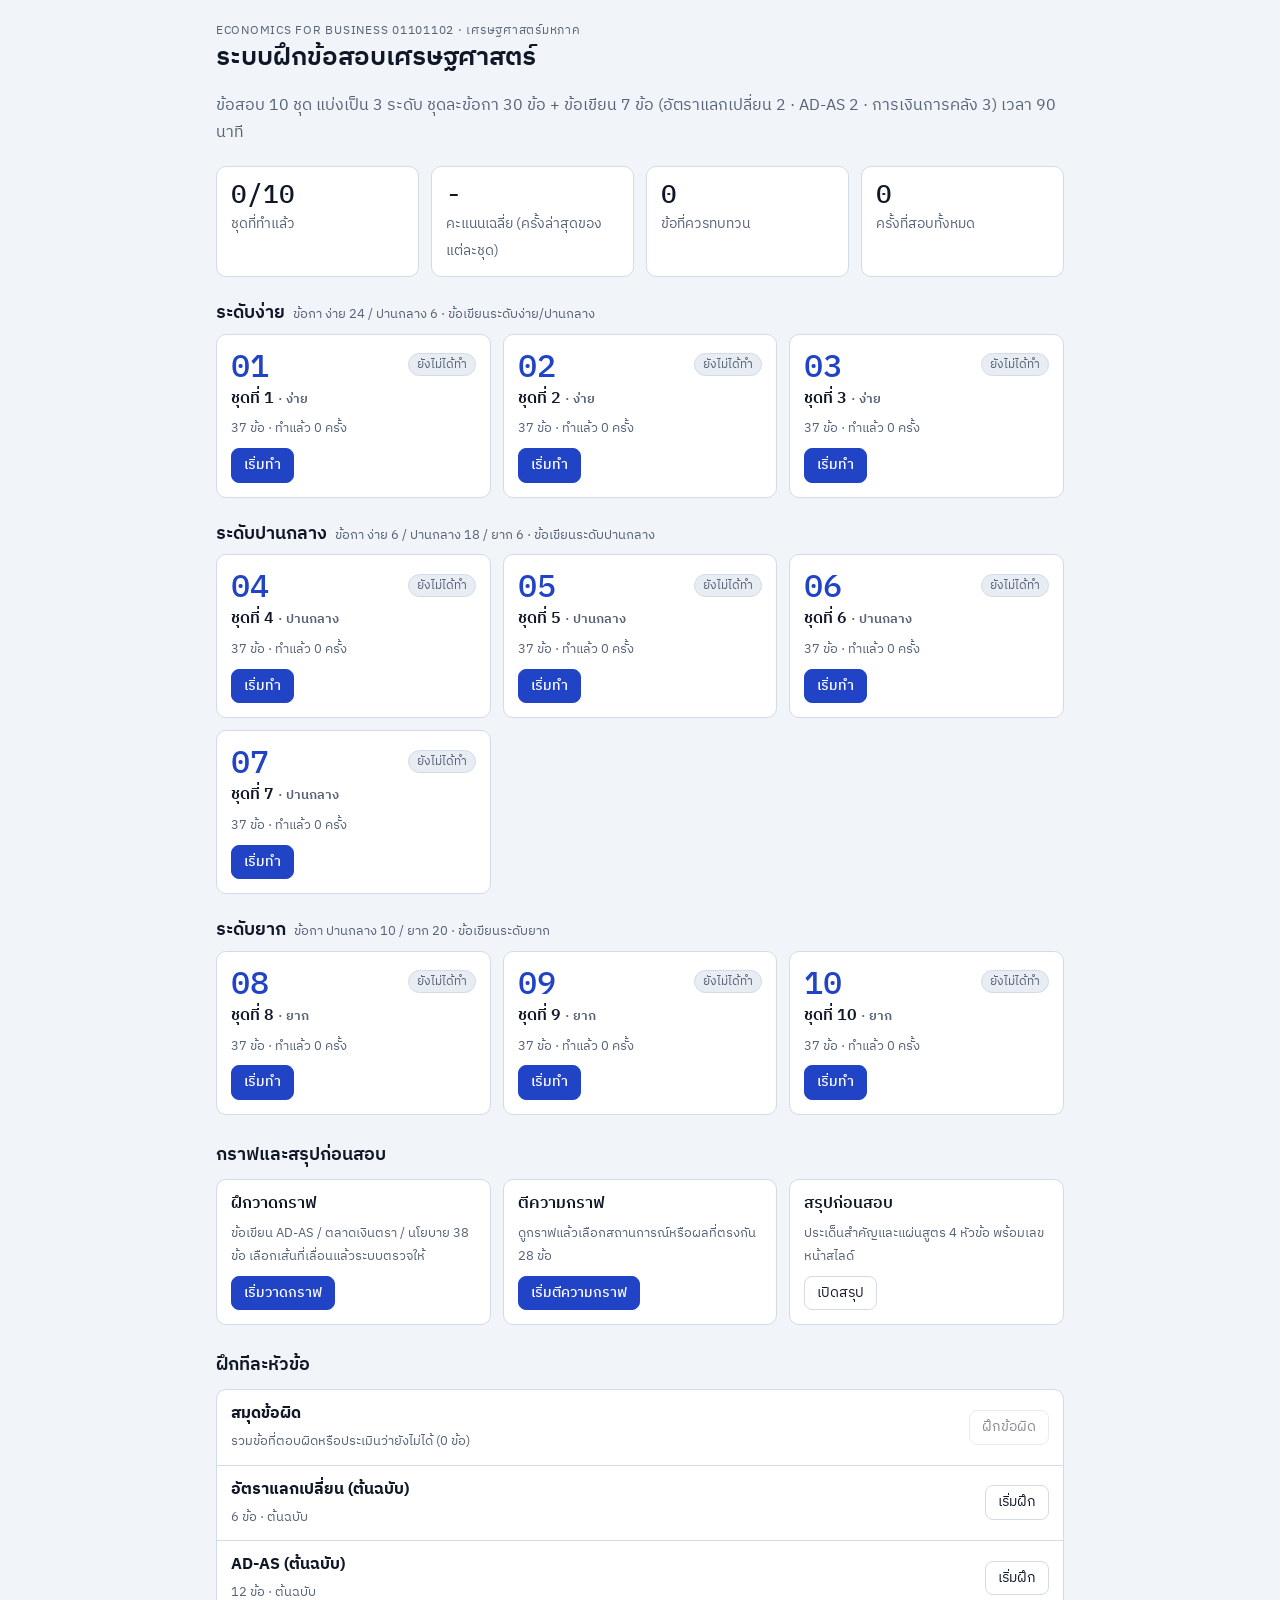
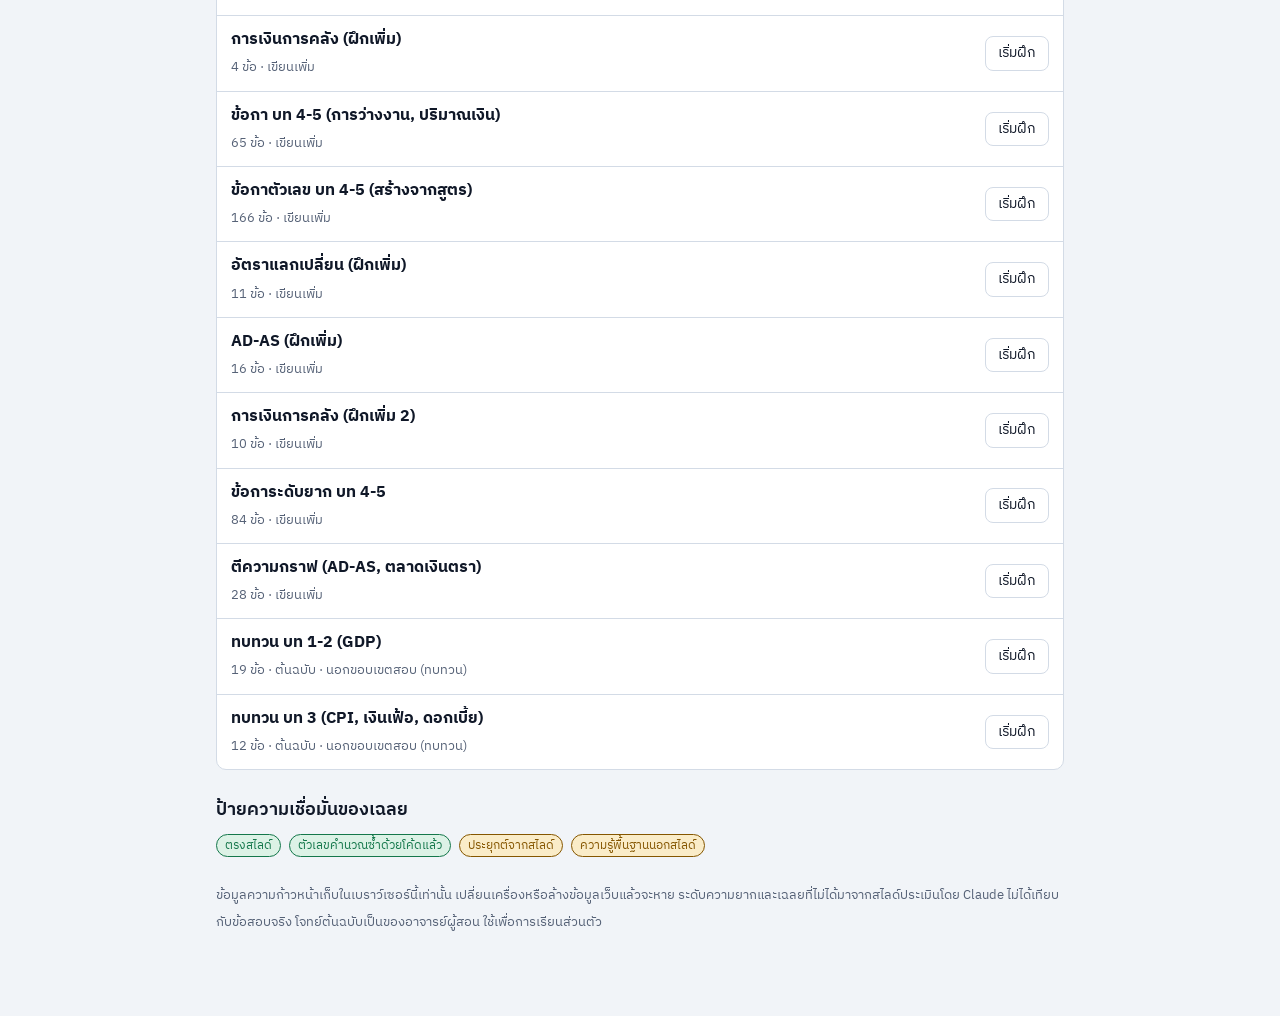
==== commit 0fc4a61f: "Rounds 2-3: graph drawing questions, Claude grading, notes, calculator, 300 distinct MCQs Co-Authore" ====
--- a/site/index.html
+++ b/site/index.html
@@ -17,11 +17,13 @@
 <script src="sets/gen-mcq.js"></script>
 <script src="sets/gen-written.js"></script>
 <script src="sets/hard-mcq.js"></script>
+<script src="sets/graph-mcq.js"></script>
 <script src="sets/ch12-review.js"></script>
 <script src="sets/ch3-review.js"></script>
 <script src="levels.js"></script>
 <script src="papers.js"></script>
 <script src="graphs.js"></script>
+<script src="notes.js"></script>
 <script src="app.js"></script>
 </body>
 </html>
--- a/site/app.css
+++ b/site/app.css
@@ -82,3 +82,17 @@
 @media (max-width:520px){.score{grid-template-columns:1fr}.bar{grid-template-columns:1fr 56px}.bar i{grid-column:1/-1;grid-row:2}}
 @media (prefers-reduced-motion:reduce){*{scroll-behavior:auto!important}}
 .conf{margin-bottom:8px} #suslist{font:.85rem/1.6 var(--font-mono)}
+.gw{border:1px solid var(--line);border-radius:10px;padding:12px;margin-block:10px;background:var(--bg)}
+.gwgrid{display:grid;grid-template-columns:minmax(0,1fr) minmax(0,340px);gap:16px;align-items:start;margin-top:8px}
+.gwf{display:grid;gap:4px} .gwf label{font-size:.9rem;color:var(--muted);margin-top:6px}
+.gwf select{font:inherit;color:var(--ink);background:var(--surface);border:1px solid var(--line);border-radius:8px;padding:6px 10px;min-width:0;max-width:100%}
+.gwv .graph{margin:0}
+.hint{background:var(--accent-soft);border-radius:8px;padding:8px 12px;margin-block:10px;font-size:.93rem}
+.hint .btn{margin-left:6px}
+.calc{margin-top:10px;background:var(--surface);border:1px solid var(--line);border-radius:10px;padding:10px 12px}
+.calc input.num{max-width:20rem;flex:1 1 12rem} .calc details{margin-top:6px;font-size:.9rem}
+.aires{background:var(--surface2);border-radius:8px;padding:8px 12px;margin-top:8px}
+.ai{margin-top:10px}
+.note-t ul{padding-left:1.2em} .formula{background:var(--surface);border:1px solid var(--line);border-radius:10px;padding:10px 14px}
+a.btn{text-decoration:none;color:inherit;display:inline-flex;align-items:center}
+@media (max-width:620px){.gwgrid{grid-template-columns:1fr}}
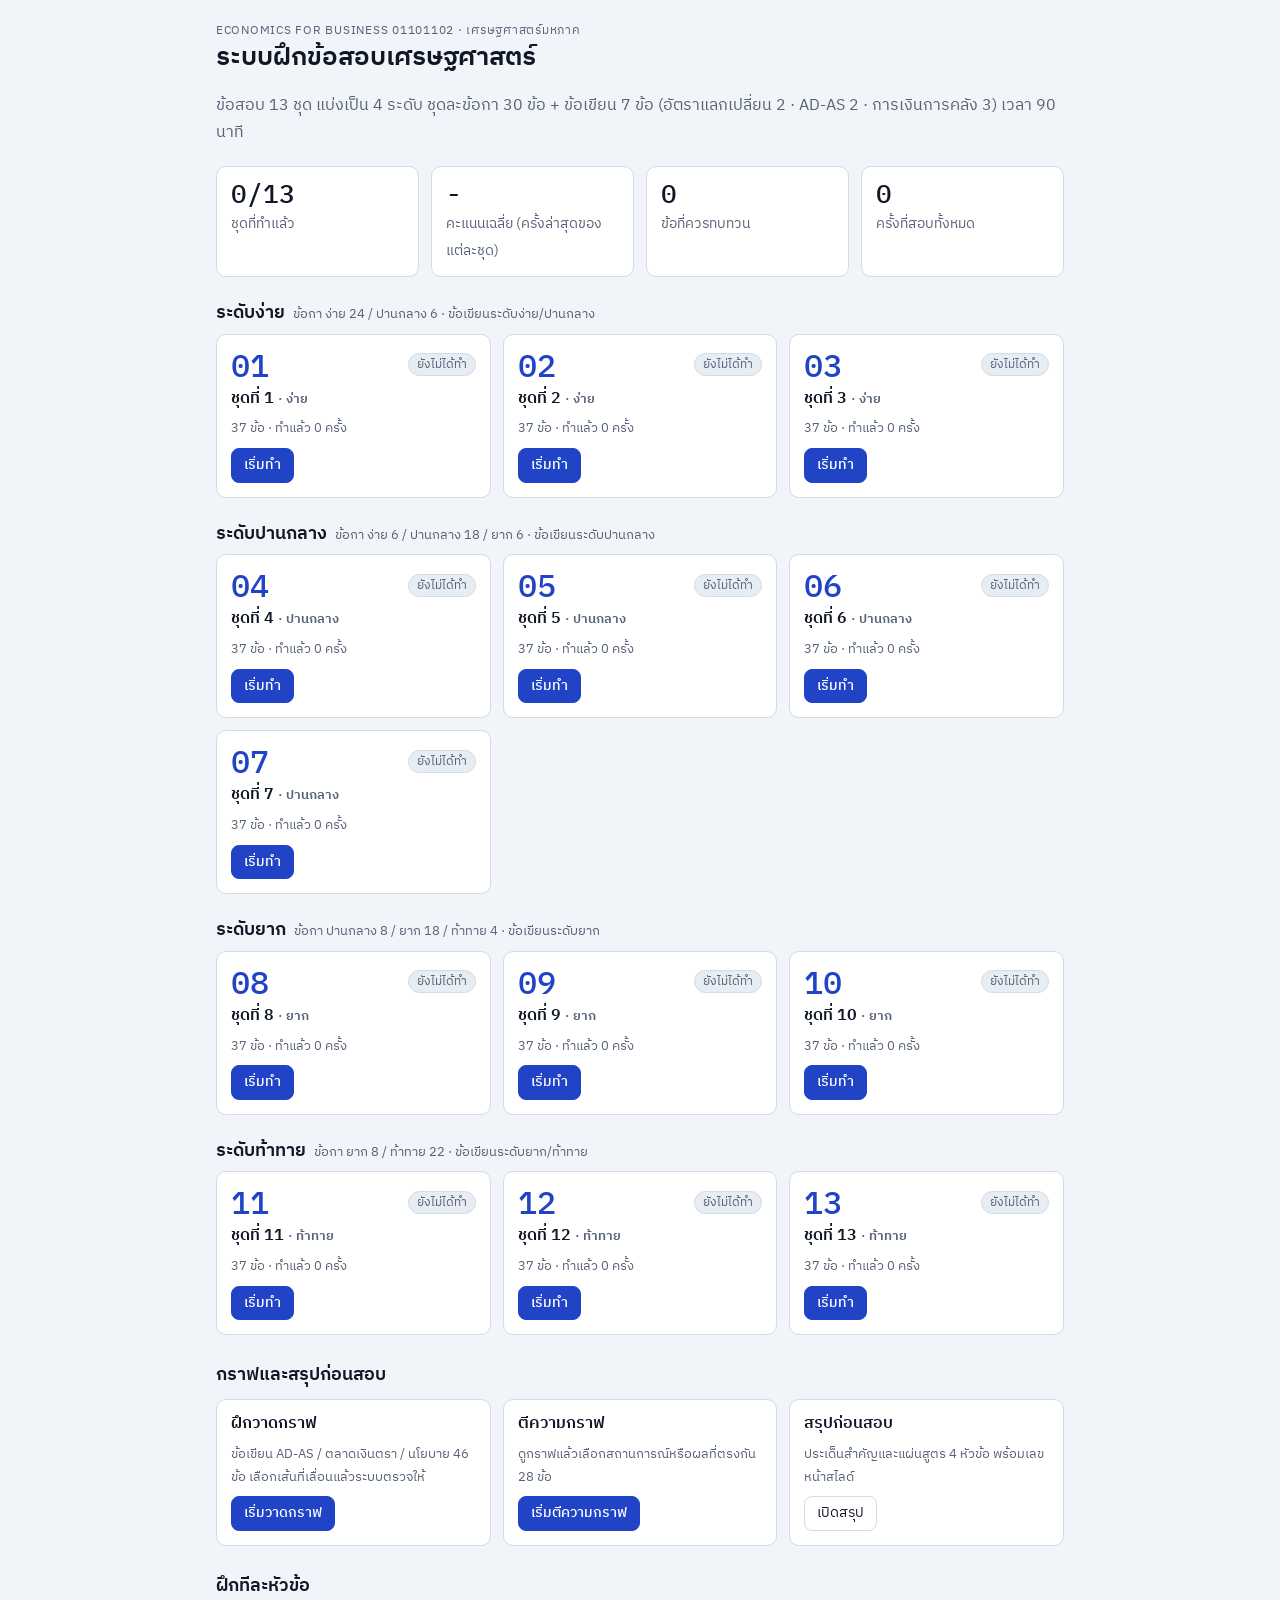
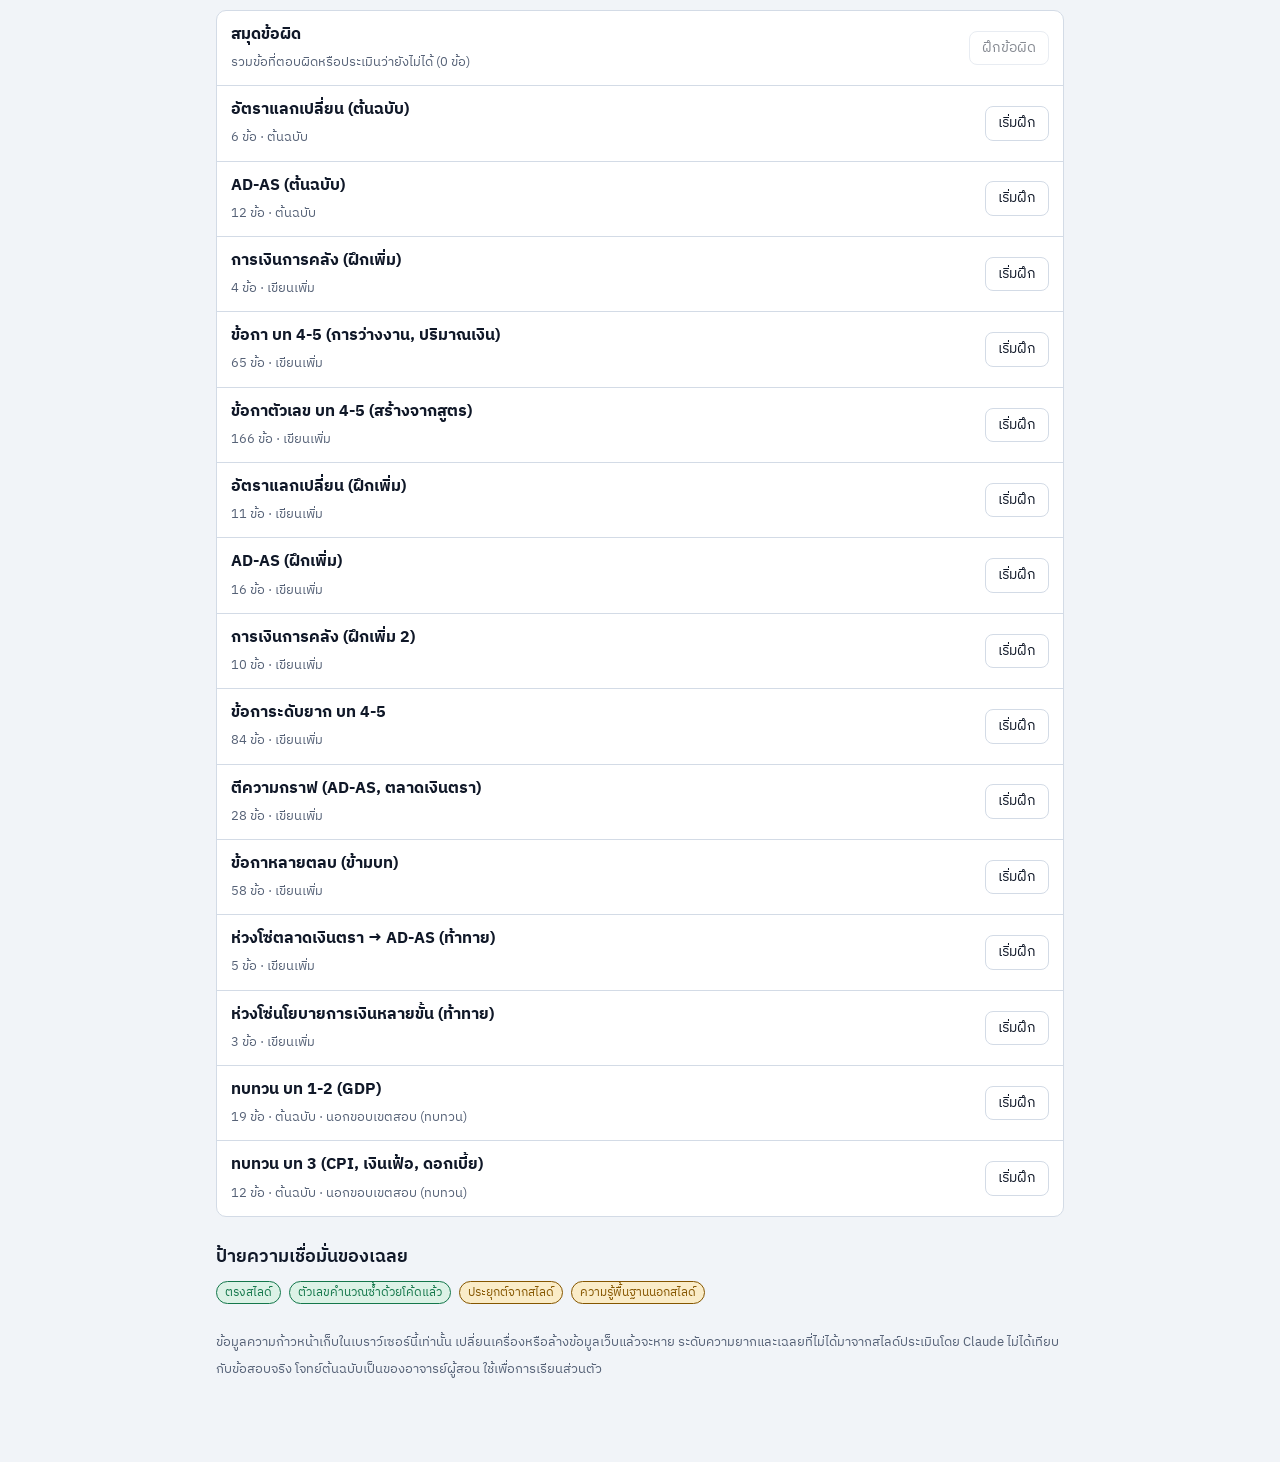
==== commit 5c0fcfcb: "WIP: two-step graph questions, chain MCQs, challenge level (pending blind verification) Co-Authored-" ====
--- a/site/index.html
+++ b/site/index.html
@@ -18,8 +18,11 @@
 <script src="sets/gen-written.js"></script>
 <script src="sets/hard-mcq.js"></script>
 <script src="sets/graph-mcq.js"></script>
+<script src="sets/chain-mcq.js"></script>
+<script src="sets/chain-written.js"></script>
 <script src="sets/ch12-review.js"></script>
 <script src="sets/ch3-review.js"></script>
+<script src="graph-meta.js"></script>
 <script src="levels.js"></script>
 <script src="papers.js"></script>
 <script src="graphs.js"></script>
--- a/site/app.css
+++ b/site/app.css
@@ -96,3 +96,5 @@
 .note-t ul{padding-left:1.2em} .formula{background:var(--surface);border:1px solid var(--line);border-radius:10px;padding:10px 14px}
 a.btn{text-decoration:none;color:inherit;display:inline-flex;align-items:center}
 @media (max-width:620px){.gwgrid{grid-template-columns:1fr}}
+.gws{margin-top:12px;padding-top:6px;border-top:1px solid var(--line);font-size:.8rem;letter-spacing:.04em;color:var(--accent);font-weight:600} .gws:first-child{margin-top:0;border-top:0;padding-top:0}
+.gwf select{width:100%}
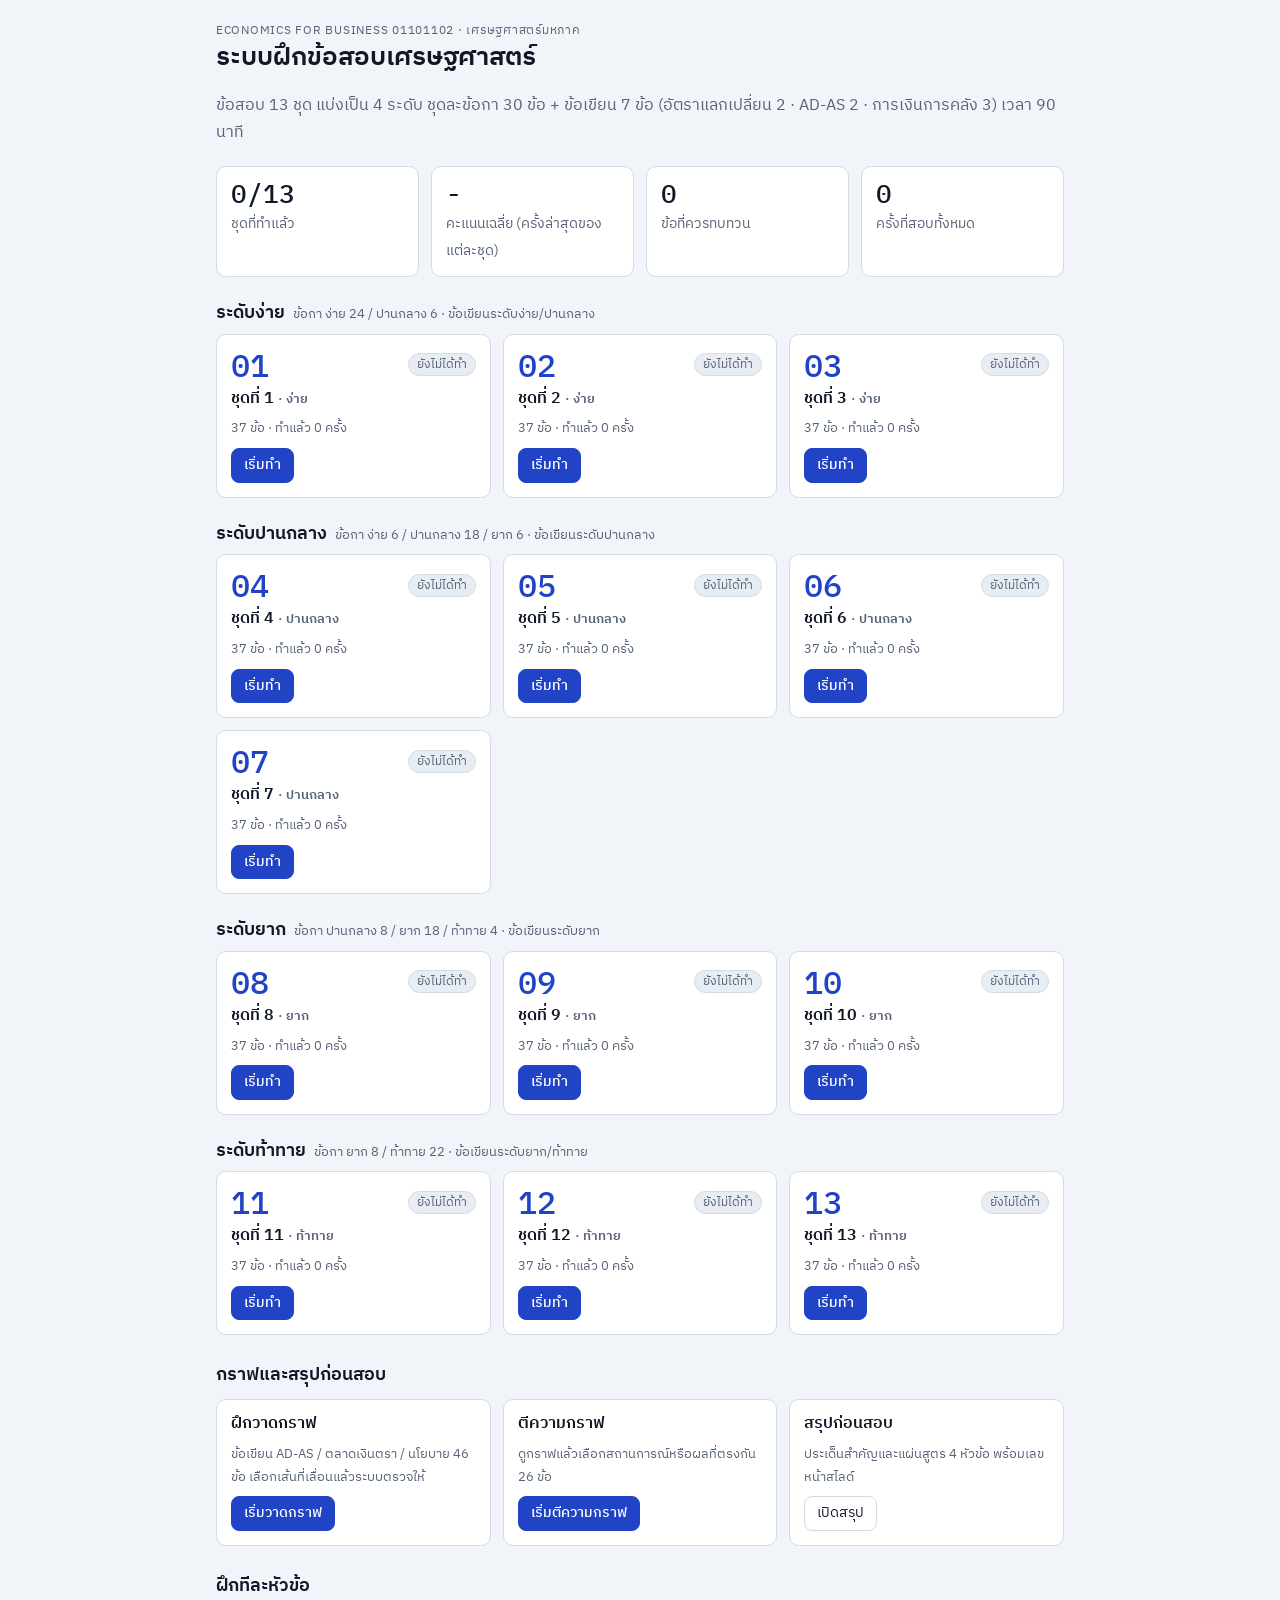
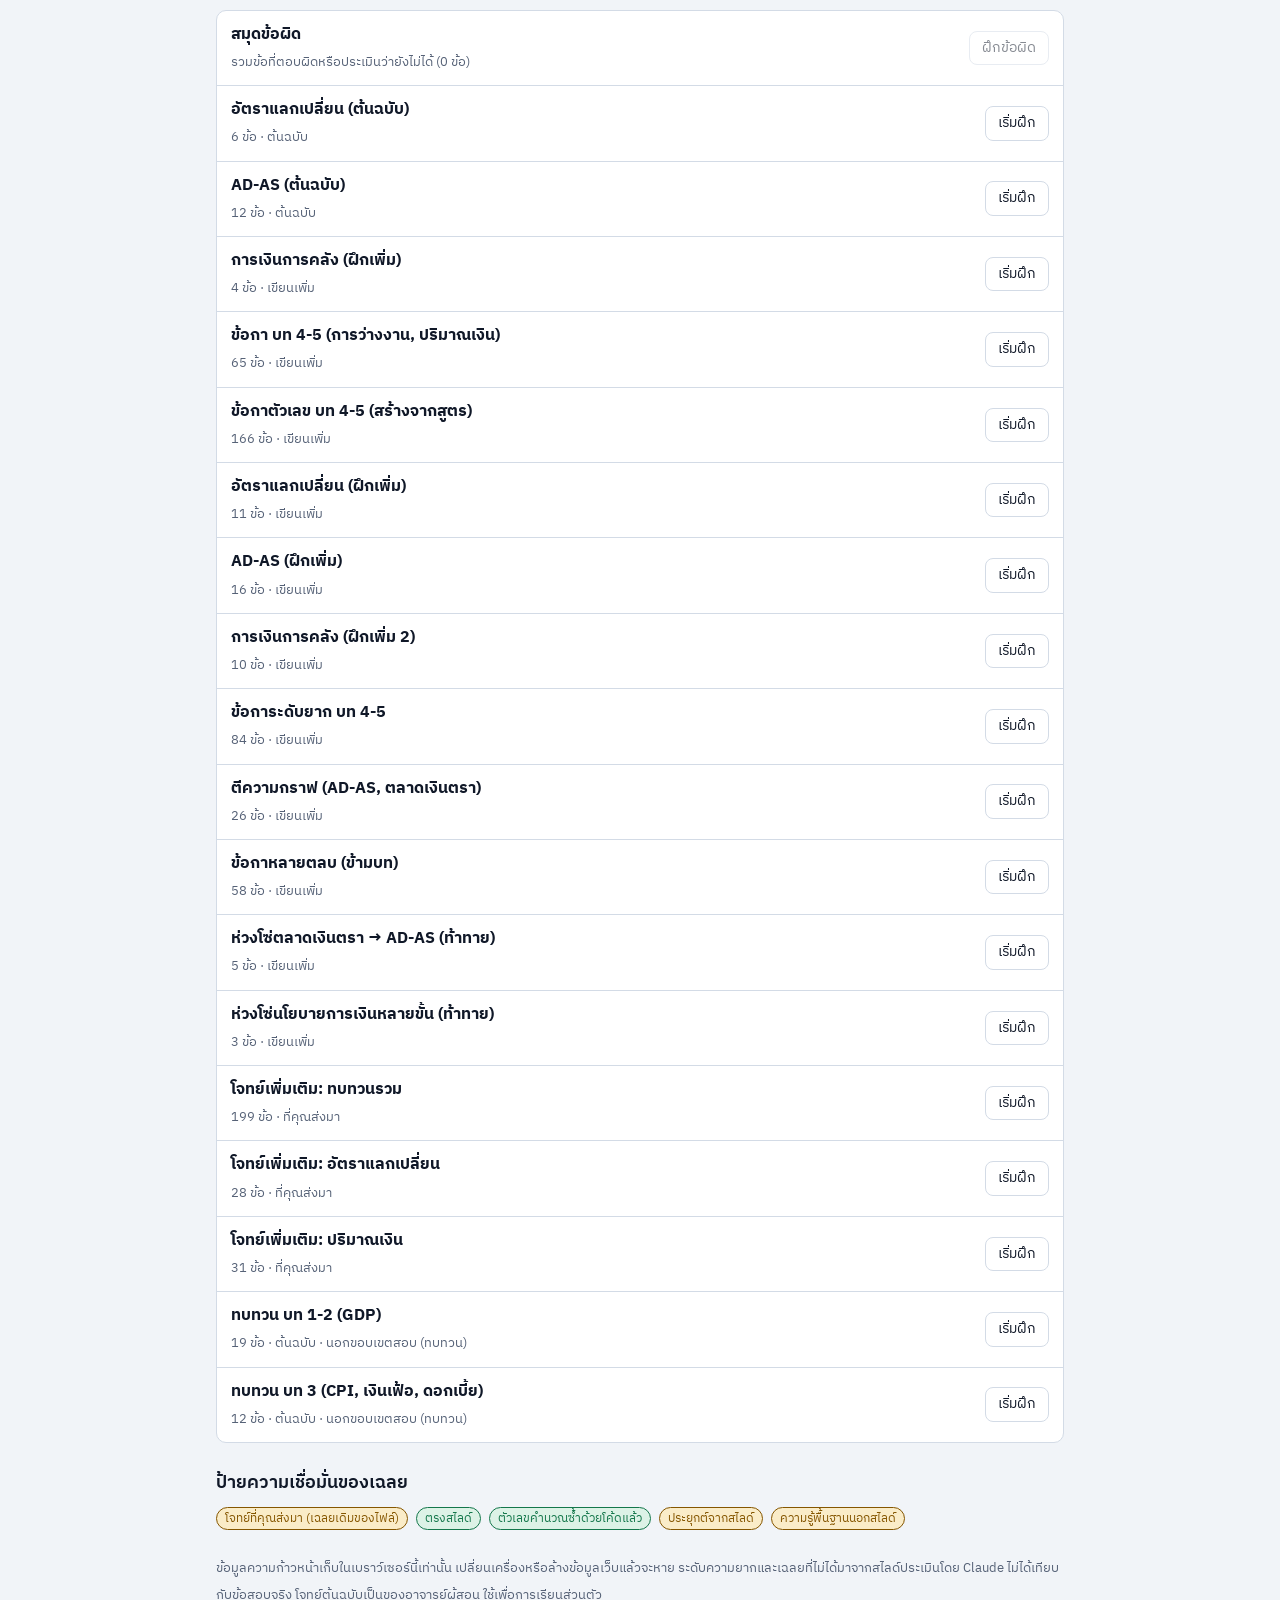
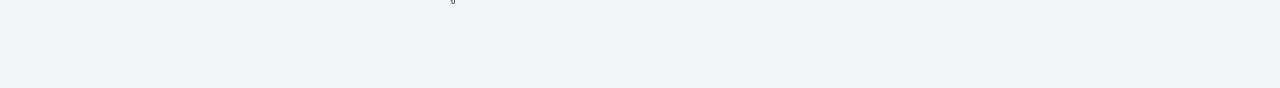
==== commit f8c4b42b: "Import 258 user-supplied extra MCQs with figures and per-choice explanations (pending blind verifica" ====
--- a/site/index.html
+++ b/site/index.html
@@ -20,6 +20,10 @@
 <script src="sets/graph-mcq.js"></script>
 <script src="sets/chain-mcq.js"></script>
 <script src="sets/chain-written.js"></script>
+<script src="sets/imp-all.js"></script>
+<script src="sets/imp-fx.js"></script>
+<script src="sets/imp-ch5.js"></script>
+<script src="sets/imp-tips.js"></script>
 <script src="sets/ch12-review.js"></script>
 <script src="sets/ch3-review.js"></script>
 <script src="graph-meta.js"></script>
--- a/site/app.css
+++ b/site/app.css
@@ -98,3 +98,9 @@
 @media (max-width:620px){.gwgrid{grid-template-columns:1fr}}
 .gws{margin-top:12px;padding-top:6px;border-top:1px solid var(--line);font-size:.8rem;letter-spacing:.04em;color:var(--accent);font-weight:600} .gws:first-child{margin-top:0;border-top:0;padding-top:0}
 .gwf select{width:100%}
+.gwa{margin-top:2px}
+/* รูปจากโจทย์ที่นำเข้า: ใช้ตัวแปรสีของหน้านี้ */
+:root{--ink-2:var(--muted);--curve-ad:var(--accent);--curve-as:var(--bad);--curve-lras:var(--ok);--curve-ghost:var(--muted);--line-2:var(--line)}
+.figwrap{margin:10px 0;max-width:560px;overflow-x:auto} .figwrap svg{width:100%;height:auto;display:block;max-width:560px}
+.figwrap svg text{font-family:var(--font-body)} .figwrap table{border-collapse:collapse;font-size:.9rem} .figwrap th,.figwrap td{border:1px solid var(--line);padding:4px 10px;text-align:left}
+.whys{margin-top:10px;font-size:.92rem} .whys summary{cursor:pointer;color:var(--accent)} .whys ul{padding-left:1.1em} .whys li{margin-block:6px}
